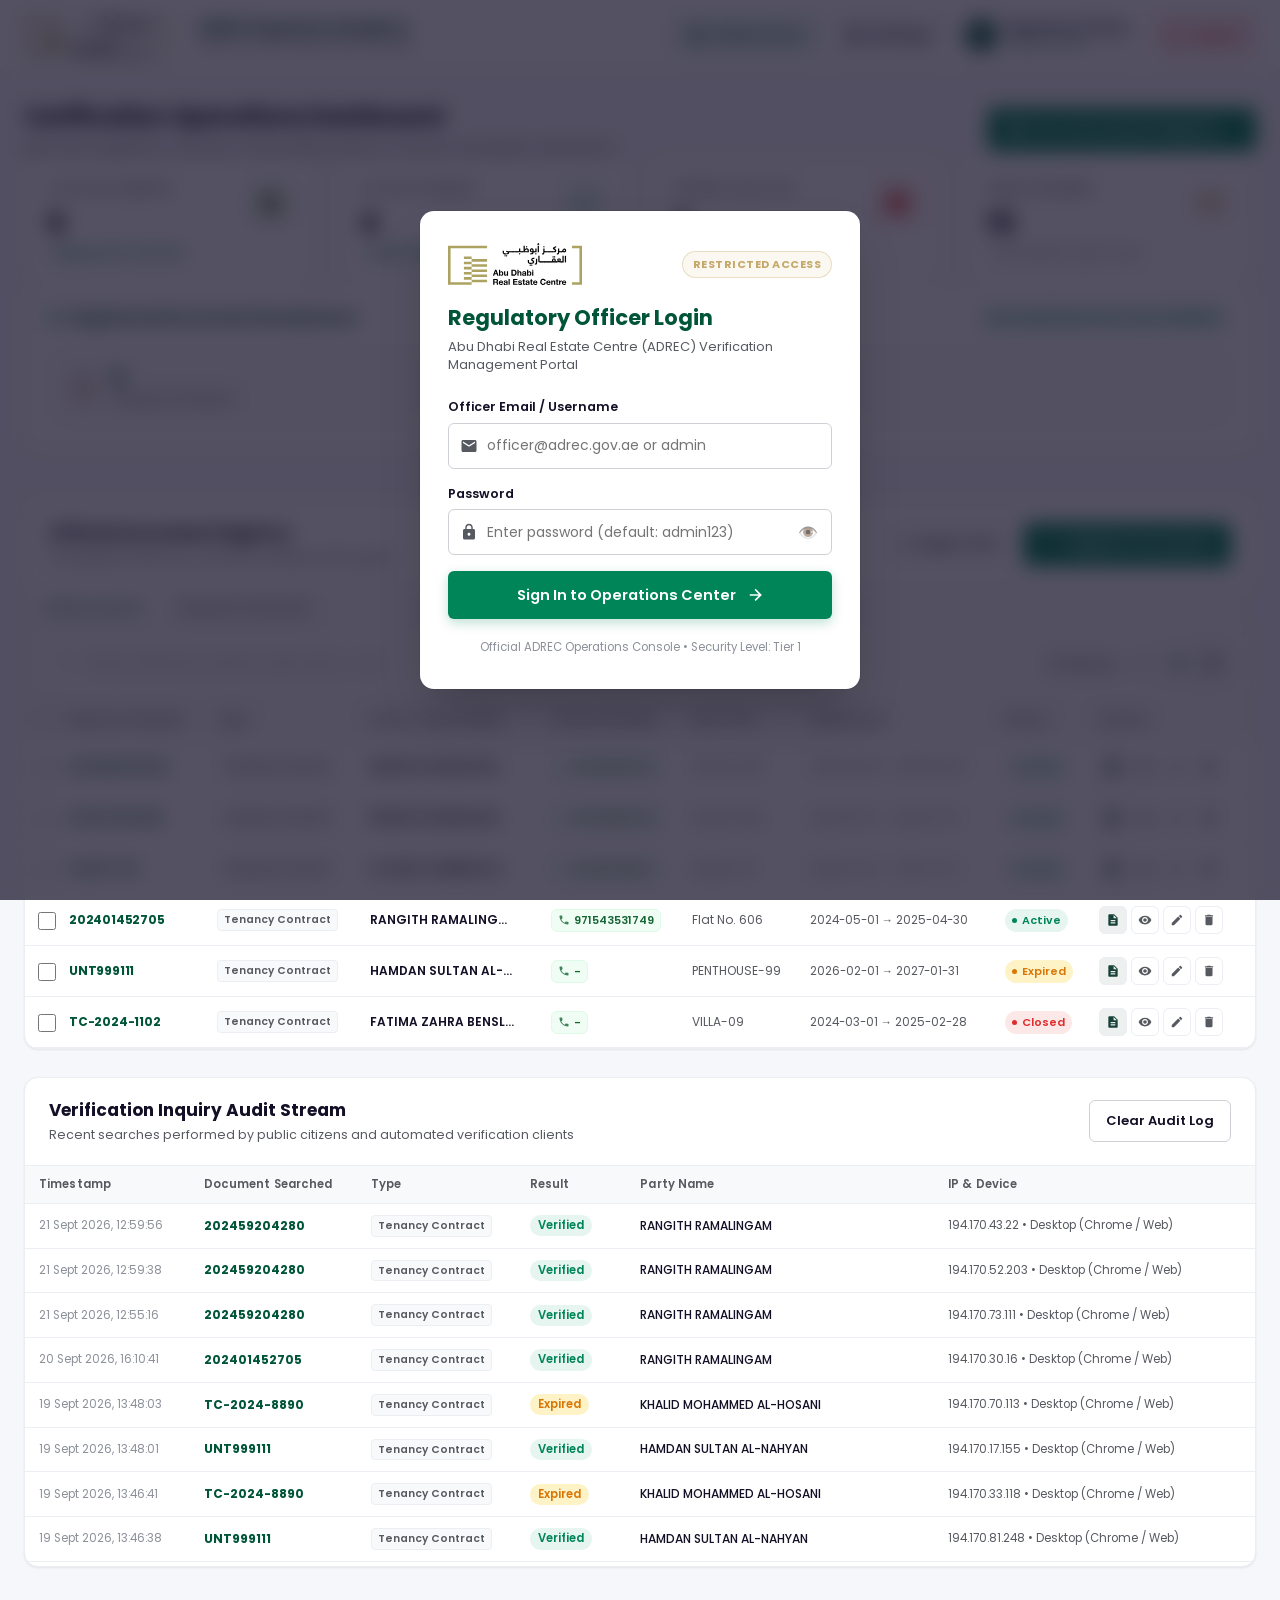
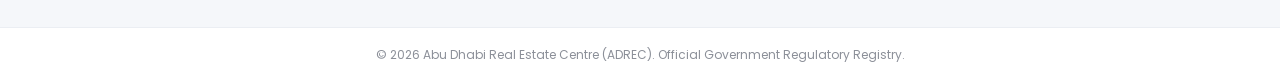
==== admin.html @ 3ef1c7cc "Initial commit: DARI platform document verification and admin center" ====
<!DOCTYPE html>
<html lang="en" dir="ltr">
<head>
  <meta charset="UTF-8">
  <meta name="viewport" content="width=device-width, initial-scale=1.0, maximum-scale=1.0, user-scalable=no">
  <title>ADREC Admin - Document Verification Operations Center</title>
  <link rel="preconnect" href="https://fonts.googleapis.com">
  <link rel="preconnect" href="https://fonts.gstatic.com" crossorigin>
  <link href="https://fonts.googleapis.com/css2?family=Poppins:wght@300;400;500;600;700&family=Tajawal:wght@400;500;700&display=swap" rel="stylesheet">
  <link rel="stylesheet" href="admin.css">
  <link rel="icon" type="image/svg+xml" href="assets/verify.svg">
</head>
<body>

  <!-- ==================== TOP NAVBAR ==================== -->
  <header class="admin-navbar">
    <div class="admin-nav-container">
      <a href="admin.html" class="admin-brand-wrap">
        <img src="assets/adrec-logo-header.svg" alt="ADREC" class="admin-logo-img">
        <div class="admin-brand-divider"></div>
        <div>
          <div class="admin-brand-title">ADREC Regulatory Registry</div>
          <div class="admin-brand-subtitle">Verification Operations Center</div>
        </div>
      </a>

      <div class="admin-nav-actions">
        <a href="/en?app/verify-document" class="btn-public-portal" target="_blank" title="Open Public Verification Portal">
          <svg viewBox="0 0 24 24"><path d="M12 2C6.48 2 2 6.48 2 12s4.48 10 10 10 10-4.48 10-10S17.52 2 12 2zm-1 17.93c-3.95-.49-7-3.85-7-7.93 0-.62.08-1.21.21-1.79L9 15v1c0 1.1.9 2 2 2v1.93zm6.9-2.54c-.26-.81-1-1.39-1.9-1.39h-1v-3c0-.55-.45-1-1-1H8v-2h2c.55 0 1-.45 1-1V7h2c1.1 0 2-.9 2-2v-.41c2.93 1.19 5 4.06 5 7.41 0 2.08-.8 3.97-2.1 5.39z"/></svg>
          <span>Public Portal</span>
        </a>

        <button type="button" class="btn-settings-nav" id="btnOpenSettings" title="Admin Settings & Password">
          <svg viewBox="0 0 24 24"><path d="M19.14 12.94c.04-.3.06-.61.06-.94 0-.32-.02-.64-.07-.94l2.03-1.58c.18-.14.23-.41.12-.61l-1.92-3.32c-.12-.22-.37-.29-.59-.22l-2.39.96c-.5-.38-1.03-.7-1.62-.94l-.36-2.54c-.04-.24-.24-.41-.48-.41h-3.84c-.24 0-.43.17-.47.41l-.36 2.54c-.59.24-1.13.57-1.62.94l-2.39-.96c-.22-.08-.47 0-.59.22L2.74 8.87c-.12.21-.08.47.12.61l2.03 1.58c-.05.3-.09.63-.09.94s.02.64.07.94l-2.03 1.58c-.18.14-.23.41-.12.61l1.92 3.32c.12.22.37.29.59.22l2.39-.96c.5.38 1.03.7 1.62.94l.36 2.54c.05.24.24.41.48.41h3.84c.24 0 .44-.17.47-.41l.36-2.54c.59-.24 1.13-.56 1.62-.94l2.39.96c.22.08.47 0 .59-.22l1.92-3.32c.12-.22.07-.47-.12-.61l-2.01-1.58zM12 15.6c-1.98 0-3.6-1.62-3.6-3.6s1.62-3.6 3.6-3.6 3.6 1.62 3.6 3.6-1.62 3.6-3.6 3.6z"/></svg>
          <span>Settings</span>
        </button>

        <div class="admin-user-pill" id="btnUserPill" title="Click to edit profile & credentials">
          <div class="admin-avatar" id="navAvatarInitials">AD</div>
          <div class="admin-user-info">
            <span class="admin-user-name" id="navUserName">Regulatory Officer</span>
            <span class="admin-user-role" id="navUserRole">System Admin</span>
          </div>
        </div>

        <button type="button" class="btn-logout-nav" id="btnLogoutNav" title="Log Out from Operations Center">
          <svg viewBox="0 0 24 24"><path d="M17 7l-1.41 1.41L18.17 11H8v2h10.17l-2.58 2.58L17 17l5-5zM4 5h8V3H4c-1.1 0-2 .9-2 2v14c0 1.1.9 2 2 2h8v-2H4V5z"/></svg>
          <span>Logout</span>
        </button>
      </div>
    </div>
  </header>

  <!-- ==================== MAIN CONTENT ==================== -->
  <main class="admin-main">

    <!-- ==================== VIEW 1: DASHBOARD ==================== -->
    <div class="admin-view-panel" id="panelDashboard">
      <!-- Header Banner -->
      <div class="admin-header-banner">
        <div class="header-title-group">
          <h1>Verification Operations Dashboard</h1>
          <p>Real-time regulatory overview of Abu Dhabi tenancy contracts and public verifications</p>
        </div>
        <div class="header-cta-group">
          <button type="button" class="btn-primary-action" id="btnGoToRegistry">
            <svg viewBox="0 0 24 24" width="16" height="16" fill="currentColor"><path d="M19 3H5c-1.1 0-2 .9-2 2v14c0 1.1.9 2 2 2h14c1.1 0 2-.9 2-2V5c0-1.1-.9-2-2-2zm-5 14H7v-2h7v2zm3-4H7v-2h10v2zm0-4H7V7h10v2z"/></svg>
            <span>Go to Document Registry &rarr;</span>
          </button>
        </div>
      </div>

      <!-- KPI Metric Cards Grid -->
      <div class="admin-kpi-grid">
        <div class="kpi-card">
          <div class="kpi-content">
            <span class="kpi-label">Total Documents</span>
            <span class="kpi-value" id="kpiTotalDocs">0</span>
            <span class="kpi-trend trend-positive">&bull; Registered in System</span>
          </div>
          <div class="kpi-icon-wrap sage">
            <svg viewBox="0 0 24 24"><path d="M14 2H6c-1.1 0-1.99.9-1.99 2L4 20c0 1.1.89 2 1.99 2H18c1.1 0 2-.9 2-2V8l-6-6zm2 16H8v-2h8v2zm0-4H8v-2h8v2zm-3-5V3.5L18.5 9H13z"/></svg>
          </div>
        </div>

        <div class="kpi-card">
          <div class="kpi-content">
            <span class="kpi-label">Active &amp; Verified</span>
            <span class="kpi-value" id="kpiActiveDocs">0</span>
            <span class="kpi-trend trend-positive">&bull; Valid Public Status</span>
          </div>
          <div class="kpi-icon-wrap green">
            <svg viewBox="0 0 24 24"><path d="M9 16.17L4.83 12l-1.42 1.41L9 19 21 7l-1.41-1.41z"/></svg>
          </div>
        </div>

        <div class="kpi-card">
          <div class="kpi-content">
            <span class="kpi-label">Expired / Inactive</span>
            <span class="kpi-value" id="kpiInactiveDocs">0</span>
            <span class="kpi-trend trend-alert">&bull; Flagged / Closed</span>
          </div>
          <div class="kpi-icon-wrap red">
            <svg viewBox="0 0 24 24"><path d="M12 2C6.48 2 2 6.48 2 12s4.48 10 10 10 10-4.48 10-10S17.52 2 12 2zm1 15h-2v-2h2v2zm0-4h-2V7h2v6z"/></svg>
          </div>
        </div>

        <div class="kpi-card">
          <div class="kpi-content">
            <span class="kpi-label">Public Inquiries</span>
            <span class="kpi-value" id="kpiTotalInquiries">0</span>
            <span class="kpi-trend trend-neutral">&bull; Verification Audit Count</span>
          </div>
          <div class="kpi-icon-wrap gold">
            <svg viewBox="0 0 24 24"><path d="M12 4.5C7 4.5 2.73 7.61 1 12c1.73 4.39 6 7.5 11 7.5s9.27-3.11 11-7.5c-1.73-4.39-6-7.5-11-7.5zM12 17c-2.76 0-5-2.24-5-5s2.24-5 5-5 5 2.24 5 5-2.24 5-5 5zm0-8c-1.66 0-3 1.34-3 3s1.34 3 3 3 3-1.34 3-3-1.34-3-3-3z"/></svg>
          </div>
        </div>
      </div>

      <!-- Dashboard Regulatory Distribution & Quick Access -->
      <div class="dash-overview-card">
        <div class="dash-overview-header">
          <div class="dash-overview-title">
            <span class="pulse-indicator"></span>
            <h3>Registered Document Breakdown</h3>
          </div>
          <span class="dash-status-pill">Abu Dhabi Real Estate Centre (ADREC)</span>
        </div>
        <div class="dash-category-stats">
          <div class="dash-category-item" id="dashCardTenancy" role="button" tabindex="0">
            <div class="dash-cat-icon">📋</div>
            <div class="dash-cat-info">
              <span class="dash-cat-num" id="dashCountTenancy">0</span>
              <span class="dash-cat-label">Tenancy Contracts</span>
            </div>
          </div>
        </div>
      </div>
    </div>

    <!-- ==================== VIEW 2: REGISTRY (ALL ADDED DOCS) ==================== -->
    <div class="admin-view-panel" id="panelRegistry">
      <!-- Document Registry Card Section -->
      <section class="admin-card-section" id="sectionRegistry">
        <div class="section-header">
          <div class="section-title-wrap">
            <h2>Official Document Registry</h2>
            <p>All registered tenancy contracts verified by the public</p>
          </div>

          <div class="registry-header-cta">
            <button type="button" class="btn-secondary-action" id="btnExportCsv" title="Export current registry">
              <svg width="15" height="15" viewBox="0 0 24 24" fill="currentColor"><path d="M19 9h-4V3H9v6H5l7 7 7-7zM5 18v2h14v-2H5z"/></svg>
              <span>Export CSV</span>
            </button>
            <button type="button" class="btn-primary-action" id="btnAddDocument">
              <svg width="16" height="16" viewBox="0 0 24 24" fill="currentColor"><path d="M19 13h-6v6h-2v-6H5v-2h6V5h2v6h6v2z"/></svg>
              <span>Register Document</span>
            </button>
          </div>
        </div>

        <!-- Filter Tab Pills -->
        <div class="filter-tabs-row">
          <button type="button" class="tab-pill active" data-type="all">All Documents</button>
          <button type="button" class="tab-pill" data-type="tenancy">Tenancy Contracts</button>
        </div>

      <!-- Search & Filters Toolbar -->
      <div class="section-toolbar">
        <div class="search-box-wrap">
          <svg viewBox="0 0 24 24"><path d="M15.5 14h-.79l-.28-.27C15.41 12.59 16 11.11 16 9.5 16 5.91 13.09 3 9.5 3S3 5.91 3 9.5 5.91 16 9.5 16c1.61 0 3.09-.59 4.23-1.57l.27.28v.79l5 4.99L20.49 19l-4.99-5zm-6 0C7.01 14 5 11.99 5 9.5S7.01 5 9.5 5 14 7.01 14 9.5 11.99 14 9.5 14z"/></svg>
          <input type="text" id="searchRegistryInput" class="search-input" placeholder="Search reference number, party name, or unit...">
        </div>

        <div class="toolbar-controls">
          <select id="statusSelectFilter" class="status-select-filter">
            <option value="all">All Statuses</option>
            <option value="Active">Active</option>
            <option value="Expired">Expired</option>
            <option value="Closed">Closed</option>
            <option value="Cancelled">Cancelled</option>
          </select>

          <!-- Mobile / Desktop View Mode Toggle -->
          <div class="view-mode-toggle" id="viewModeToggle">
            <button type="button" class="btn-view-mode active" data-mode="table" title="Table view">
              <svg viewBox="0 0 24 24"><path d="M3 3v18h18V3H3zm8 16H5v-6h6v6zm0-8H5V5h6v6zm8 8h-6v-6h6v6zm0-8h-6V5h6v6z"/></svg>
            </button>
            <button type="button" class="btn-view-mode" data-mode="cards" title="Cards view">
              <svg viewBox="0 0 24 24"><path d="M4 6H2v14c0 1.1.9 2 2 2h14v-2H4V6zm16-4H8c-1.1 0-2 .9-2 2v12c0 1.1.9 2 2 2h12c1.1 0 2-.9 2-2V4c0-1.1-.9-2-2-2zm0 14H8V4h12v12z"/></svg>
            </button>
          </div>
        </div>
      </div>

      <!-- Documents Data Table Container -->
      <div class="table-responsive" id="tableResponsiveWrapper">
        <table class="admin-data-table" id="adminDataTable">
          <thead>
            <tr>
              <th class="col-checkbox">
                <input type="checkbox" id="selectAllCheckbox" class="custom-checkbox" title="Select All Documents">
              </th>
              <th>Reference Number</th>
              <th>Type</th>
              <th>Party / Tenant Name</th>
              <th>Contact Number</th>
              <th>Unit / Plot</th>
              <th>Valid Period</th>
              <th>Status</th>
              <th>Actions</th>
            </tr>
          </thead>
          <tbody id="registryTableBody">
            <!-- Dynamically injected by admin.js -->
          </tbody>
        </table>
      </div>

      <!-- Mobile Document Cards Container -->
      <div class="mobile-doc-cards-list" id="mobileDocCardsList">
        <!-- Dynamically injected by admin.js -->
      </div>
    </section>
  </div>

    <!-- Verification Audit Log Card Section -->
    <section class="admin-card-section" id="sectionAudit">
      <div class="section-header">
        <div class="section-title-wrap">
          <h2>Verification Inquiry Audit Stream</h2>
          <p>Recent searches performed by public citizens and automated verification clients</p>
        </div>
        <button type="button" class="btn-secondary-action" id="btnClearAudit">Clear Audit Log</button>
      </div>

      <div class="table-responsive audit-table-wrap">
        <table class="admin-data-table">
          <thead>
            <tr>
              <th>Timestamp</th>
              <th>Document Searched</th>
              <th>Type</th>
              <th>Result</th>
              <th>Party Name</th>
              <th>IP &amp; Device</th>
            </tr>
          </thead>
          <tbody id="auditTableBody">
            <!-- Dynamically injected by admin.js -->
          </tbody>
        </table>
      </div>
    </section>

  </main>

  <!-- ==================== FLOATING BATCH ACTIONS BAR ==================== -->
  <div class="batch-actions-floating-bar" id="batchActionsBar">
    <div class="batch-bar-inner">
      <div class="batch-bar-left">
        <span class="batch-counter-pill" id="batchSelectedCount">0</span>
        <span class="batch-counter-label">selected</span>
      </div>
      <div class="batch-bar-actions">
        <button type="button" class="btn-batch-action danger" id="btnBatchDelete" title="Delete selected documents">
          <svg viewBox="0 0 24 24"><path d="M6 19c0 1.1.9 2 2 2h8c1.1 0 2-.9 2-2V7H6v12zM19 4h-3.5l-1-1h-5l-1 1H5v2h14V4z"/></svg>
          <span>Delete</span>
        </button>
        <button type="button" class="btn-batch-action success" id="btnBatchActive" title="Set selected to Active">
          <svg viewBox="0 0 24 24"><path d="M9 16.2L4.8 12l-1.4 1.4L9 19 21 7l-1.4-1.4L9 16.2z"/></svg>
          <span>Mark Active</span>
        </button>
        <button type="button" class="btn-batch-action warning" id="btnBatchExpire" title="Set selected to Expired">
          <svg viewBox="0 0 24 24"><path d="M12 2C6.48 2 2 6.48 2 12s4.48 10 10 10 10-4.48 10-10S17.52 2 12 2zm1 15h-2v-2h2v2zm0-4h-2V7h2v6z"/></svg>
          <span>Mark Expired</span>
        </button>
        <button type="button" class="btn-batch-close" id="btnBatchDeselect" title="Deselect all">
          &times;
        </button>
      </div>
    </div>
  </div>

  <!-- ==================== ADD / EDIT DOCUMENT MODAL (ALL TEMPLATE FIELDS) ==================== -->
  <div class="modal-overlay" id="docModalOverlay">
    <div class="modal-card doc-modal-card">
      <div class="modal-header">
        <div class="doc-modal-header-left">
          <div class="doc-modal-header-icon">
            <svg viewBox="0 0 24 24" width="22" height="22" fill="var(--adrec-green-main)"><path d="M14 2H6c-1.1 0-1.99.9-1.99 2L4 20c0 1.1.89 2 1.99 2H18c1.1 0 2-.9 2-2V8l-6-6zm2 16H8v-2h8v2zm0-4H8v-2h8v2zm-3-5V3.5L18.5 9H13z"/></svg>
          </div>
          <div>
            <h3 class="modal-title" id="docModalTitle">Register Document</h3>
            <span class="doc-modal-subtitle">Official 9-page tenancy contract &amp; regulatory record editor</span>
          </div>
        </div>
        <button type="button" class="btn-modal-close" id="btnCloseDocModal">&times;</button>
      </div>

      <form id="docEditForm">
        <div class="modal-body doc-modal-body">

          <!-- 1. CONTRACT DETAILS (Page 1 & Footers) -->
          <div class="form-section-card" id="secContract">
            <div class="form-section-header">
              <div class="form-section-icon">📄</div>
              <div class="form-section-title-wrap">
                <h4 class="form-section-title">1. Contract Details (Page 1 &amp; Footers)</h4>
                <p class="form-section-desc">Contract reference, issue &amp; validity dates, financial values and status</p>
              </div>
            </div>

            <div class="form-row">
              <div class="form-group">
                <label class="form-label" for="formDocNumber">Contract Number</label>
                <input type="text" id="formDocNumber" class="form-input" placeholder="e.g. 202401452705">
                <span class="form-hint">Drives the Top-Left QR Code and public verification lookup</span>
              </div>
              <div class="form-group">
                <label class="form-label" for="formIssueDate">Contract Issue Date</label>
                <input type="date" id="formIssueDate" class="form-input">
              </div>
            </div>

            <div class="form-row">
              <div class="form-group">
                <label class="form-label" for="formStartDate">Contract Start Date</label>
                <input type="date" id="formStartDate" class="form-input">
              </div>
              <div class="form-group">
                <label class="form-label" for="formEndDate">Contract End Date</label>
                <input type="date" id="formEndDate" class="form-input">
              </div>
            </div>

            <div class="form-row">
              <div class="form-group">
                <label class="form-label" for="formAnnualRent">Annual Rent (AED)</label>
                <input type="text" id="formAnnualRent" class="form-input" placeholder="e.g. 45,000.00">
              </div>
              <div class="form-group">
                <label class="form-label" for="formContractValue">Contract Value (AED)</label>
                <input type="text" id="formContractValue" class="form-input" placeholder="e.g. 45,000.00">
              </div>
            </div>

            <div class="form-row">
              <div class="form-group">
                <label class="form-label" for="formSecurityDeposit">Security Deposit (AED)</label>
                <input type="text" id="formSecurityDeposit" class="form-input" placeholder="e.g. 2,000.00 or —">
              </div>
              <div class="form-group">
                <label class="form-label" for="formStatus">Status</label>
                <select id="formStatus" class="form-select">
                  <option value="Active">Active</option>
                  <option value="Expired">Expired</option>
                  <option value="Closed">Closed</option>
                  <option value="Cancelled">Cancelled</option>
                </select>
              </div>
            </div>
          </div>

          <!-- 2. FIRST PARTY / LESSOR DETAILS (Page 1) -->
          <div class="form-section-card" id="secLessor">
            <div class="form-section-header">
              <div class="form-section-icon">🏢</div>
              <div class="form-section-title-wrap">
                <h4 class="form-section-title">2. First Party / Lessor Details (Page 1)</h4>
                <p class="form-section-desc">Lessor company name, license, contact person and communications</p>
              </div>
            </div>

            <div class="form-row">
              <div class="form-group">
                <label class="form-label" for="formLessorCompanyEn">Lessor Company Name (English)</label>
                <input type="text" id="formLessorCompanyEn" class="form-input" placeholder="e.g. SANAD REAL ESTATE PROPERTIES L.L.C.">
              </div>
              <div class="form-group">
                <label class="form-label" for="formLessorCompanyAr">Lessor Company Name (Arabic)</label>
                <input type="text" id="formLessorCompanyAr" class="form-input" dir="rtl" placeholder="e.g. شركة سند للعقارات ذ.م.م">
              </div>
            </div>

            <div class="form-row">
              <div class="form-group">
                <label class="form-label" for="formLessorLicenseNo">Commercial License Number</label>
                <input type="text" id="formLessorLicenseNo" class="form-input" placeholder="e.g. CN-1048007">
              </div>
              <div class="form-group">
                <label class="form-label" for="formLessorMobile">Lessor Mobile Number</label>
                <input type="text" id="formLessorMobile" class="form-input" placeholder="e.g. 971501783578">
              </div>
            </div>

            <div class="form-group full-width">
              <label class="form-label" for="formLessorEmail">Lessor Email Address</label>
              <input type="email" id="formLessorEmail" class="form-input" placeholder="e.g. rangith.mepco@gmail.com">
            </div>

            <div class="form-divider-title">Authorized Contact Person</div>
            <div class="form-row">
              <div class="form-group">
                <label class="form-label" for="formLessorContactEn">Authorized Contact Person Name (English)</label>
                <input type="text" id="formLessorContactEn" class="form-input" placeholder="e.g. SHINE PILLAI HARIDASAN PILLAI SANTHA KUMARI">
              </div>
              <div class="form-group">
                <label class="form-label" for="formLessorContactAr">Authorized Contact Person Name (Arabic)</label>
                <input type="text" id="formLessorContactAr" class="form-input" dir="rtl" placeholder="e.g. شاين بيلاي هاريداسان بيلاي سانثا كوماري">
              </div>
            </div>

            <div class="form-row">
              <div class="form-group">
                <label class="form-label" for="formContactMobile">Contact Person Mobile</label>
                <input type="text" id="formContactMobile" class="form-input" placeholder="e.g. 971588973810">
              </div>
              <div class="form-group">
                <label class="form-label" for="formContactEmail">Contact Person Email</label>
                <input type="email" id="formContactEmail" class="form-input" placeholder="e.g. shinepillaihs@gmail.com">
              </div>
            </div>
          </div>

          <!-- 3. SECOND PARTY / TENANT DETAILS (Page 2) -->
          <div class="form-section-card" id="secTenant">
            <div class="form-section-header">
              <div class="form-section-icon">👤</div>
              <div class="form-section-title-wrap">
                <h4 class="form-section-title">3. Second Party / Tenant Details (Page 2)</h4>
                <p class="form-section-desc">Tenant identity, nationality and direct contact details</p>
              </div>
            </div>

            <div class="form-row">
              <div class="form-group">
                <label class="form-label" for="formPartyName">Tenant Full Name (English)</label>
                <input type="text" id="formPartyName" class="form-input" placeholder="e.g. RANGITH RAMALINGAM">
              </div>
              <div class="form-group">
                <label class="form-label" for="formTenantNameAr">Tenant Full Name (Arabic)</label>
                <input type="text" id="formTenantNameAr" class="form-input" dir="rtl" placeholder="e.g. رانجيث رامالينغام">
              </div>
            </div>

            <div class="form-row">
              <div class="form-group">
                <label class="form-label" for="formTenantEmiratesId">Emirates ID Number</label>
                <input type="text" id="formTenantEmiratesId" class="form-input" placeholder="e.g. 784198921595066">
              </div>
              <div class="form-group">
                <label class="form-label" for="formTenantMobile">Mobile Number</label>
                <input type="text" id="formTenantMobile" class="form-input" placeholder="e.g. 971543531749">
              </div>
            </div>

            <div class="form-row">
              <div class="form-group">
                <label class="form-label" for="formTenantNationalityEn">Nationality (English)</label>
                <input type="text" id="formTenantNationalityEn" class="form-input" placeholder="e.g. India">
              </div>
              <div class="form-group">
                <label class="form-label" for="formTenantNationalityAr">Nationality (Arabic)</label>
                <input type="text" id="formTenantNationalityAr" class="form-input" dir="rtl" placeholder="e.g. الهند">
              </div>
            </div>

            <div class="form-group full-width">
              <label class="form-label" for="formTenantEmail">Email Address</label>
              <input type="email" id="formTenantEmail" class="form-input" placeholder="e.g. rangith.mepco@gmail.com">
            </div>
          </div>

          <!-- 4. UNIT DETAILS (Page 2) -->
          <div class="form-section-card" id="secUnit">
            <div class="form-section-header">
              <div class="form-section-icon">🏠</div>
              <div class="form-section-title-wrap">
                <h4 class="form-section-title">4. Unit Details (Page 2)</h4>
                <p class="form-section-desc">Premise number, unit usage, rooms, area, type, registration &amp; unit number</p>
              </div>
            </div>

            <div class="form-row">
              <div class="form-group">
                <label class="form-label" for="formPremiseNo">Premise Number</label>
                <input type="text" id="formPremiseNo" class="form-input" placeholder="e.g. 6391801694">
              </div>
              <div class="form-group">
                <label class="form-label" for="formUnitPlot">Unit / Flat Number</label>
                <input type="text" id="formUnitPlot" class="form-input" placeholder="e.g. Flat No. 606">
              </div>
            </div>

            <div class="form-row">
              <div class="form-group">
                <label class="form-label" for="formUnitRegNo">Unit Registration Number</label>
                <input type="text" id="formUnitRegNo" class="form-input" placeholder="e.g. UNT308271">
              </div>
              <div class="form-group">
                <label class="form-label" for="formNoOfRooms">Number of Rooms</label>
                <input type="text" id="formNoOfRooms" class="form-input" placeholder="e.g. 2">
              </div>
            </div>

            <div class="form-group full-width">
              <label class="form-label" for="formArea">Unit Area (m²)</label>
              <input type="text" id="formArea" class="form-input" placeholder="e.g. 110">
            </div>

            <div class="form-row">
              <div class="form-group">
                <label class="form-label" for="formUnitUsageEn">Unit Usage (English)</label>
                <input type="text" id="formUnitUsageEn" class="form-input" placeholder="e.g. RESIDENTIAL">
              </div>
              <div class="form-group">
                <label class="form-label" for="formUnitUsageAr">Unit Usage (Arabic)</label>
                <input type="text" id="formUnitUsageAr" class="form-input" dir="rtl" placeholder="e.g. سكني">
              </div>
            </div>

            <div class="form-row">
              <div class="form-group">
                <label class="form-label" for="formUnitTypeEn">Unit Type (English)</label>
                <input type="text" id="formUnitTypeEn" class="form-input" placeholder="e.g. APARTMENT">
              </div>
              <div class="form-group">
                <label class="form-label" for="formUnitTypeAr">Unit Type (Arabic)</label>
                <input type="text" id="formUnitTypeAr" class="form-input" dir="rtl" placeholder="e.g. شقة">
              </div>
            </div>
          </div>

          <!-- 5. OCCUPANTS DETAILS (Page 2) -->
          <div class="form-section-card" id="secOccupants">
            <div class="form-section-header">
              <div class="form-section-icon">👥</div>
              <div class="form-section-title-wrap">
                <h4 class="form-section-title">5. Occupants Details (Page 2)</h4>
                <p class="form-section-desc">Occupant full name (EN/AR) and Emirates ID</p>
              </div>
            </div>

            <div class="form-row">
              <div class="form-group">
                <label class="form-label" for="formOccupantName">Occupant Full Name (English)</label>
                <input type="text" id="formOccupantName" class="form-input" placeholder="e.g. RANGITH RAMALINGAM">
              </div>
              <div class="form-group">
                <label class="form-label" for="formOccupantNameAr">Occupant Full Name (Arabic)</label>
                <input type="text" id="formOccupantNameAr" class="form-input" dir="rtl" placeholder="e.g. رانجيث رامالينغام">
              </div>
            </div>

            <div class="form-group full-width">
              <label class="form-label" for="formOccupantEmiratesId">Occupant Emirates ID</label>
              <input type="text" id="formOccupantEmiratesId" class="form-input" placeholder="e.g. 784198921595066">
            </div>
          </div>

          <!-- 6. ELECTRONIC SIGNATURE APPROVAL (Page 3) -->
          <div class="form-section-card" id="secSignature">
            <div class="form-section-header">
              <div class="form-section-icon">✍️</div>
              <div class="form-section-title-wrap">
                <h4 class="form-section-title">6. Electronic Signature Approval (Page 3)</h4>
                <p class="form-section-desc">Encodes into the Tenant &amp; Lessor digital signature stamps on Page 3</p>
              </div>
            </div>

            <div class="form-group full-width">
              <label class="form-label" for="formApprovalDateTime">Approval Date &amp; Time</label>
              <input type="text" id="formApprovalDateTime" class="form-input" placeholder="e.g. 5/2/2024 11:40:14 AM">
              <span class="form-hint">Used for cryptographic digital signature stamps on Page 3</span>
            </div>
          </div>

        </div>

        <div class="modal-footer doc-modal-footer">
          <div class="doc-footer-actions full-width-footer">
            <button type="button" class="btn-secondary-action" id="btnCancelDocModal">Cancel</button>
            <button type="submit" class="btn-primary-action">Save Document</button>
          </div>
        </div>
      </form>
    </div>
  </div>

  <!-- ==================== CONFIRM SINGLE DELETE MODAL ==================== -->
  <div class="modal-overlay" id="deleteModalOverlay">
    <div class="modal-card" style="max-width: 440px;">
      <div class="modal-header">
        <h3 class="modal-title">Delete Document</h3>
        <button type="button" class="btn-modal-close" id="btnCloseDeleteModal">&times;</button>
      </div>
      <div class="modal-body">
        <p style="font-size: 13.5px; color: var(--text-main);">Are you sure you want to delete this document from the registry?</p>
        <p id="deleteTargetLabel" style="font-size: 13px; font-weight: 700; color: var(--adrec-red); margin-top: 6px;"></p>
        <p style="font-size: 12px; color: var(--text-dim); margin-top: 6px;">Once removed, public verification searches for this number will return <strong>Document not found</strong>.</p>
      </div>
      <div class="modal-footer">
        <button type="button" class="btn-secondary-action" id="btnCancelDeleteModal">Cancel</button>
        <button type="button" class="btn-primary-action" id="btnConfirmDelete" style="background-color: var(--adrec-red);">Delete</button>
      </div>
    </div>
  </div>

  <!-- ==================== CONFIRM BATCH DELETE MODAL ==================== -->
  <div class="modal-overlay" id="batchDeleteModalOverlay">
    <div class="modal-card" style="max-width: 480px;">
      <div class="modal-header">
        <h3 class="modal-title">Batch Delete Documents</h3>
        <button type="button" class="btn-modal-close" id="btnCloseBatchDeleteModal">&times;</button>
      </div>
      <div class="modal-body">
        <p style="font-size: 13.5px; color: var(--text-main);">
          Are you sure you want to permanently delete <strong id="batchDeleteCountLabel" style="color: var(--adrec-red);">0</strong> selected documents from the registry?
        </p>
        <div class="batch-delete-preview-box" id="batchDeletePreviewBox">
          <!-- Dynamically filled with selected tags -->
        </div>
        <p style="font-size: 12px; color: var(--text-dim); margin-top: 10px;">
          This action will revoke public verification for all selected records.
        </p>
      </div>
      <div class="modal-footer">
        <button type="button" class="btn-secondary-action" id="btnCancelBatchDelete">Cancel</button>
        <button type="button" class="btn-primary-action" id="btnConfirmBatchDelete" style="background-color: var(--adrec-red);">Delete Selected</button>
      </div>
    </div>
  </div>

  <!-- ==================== SETTINGS & CREDENTIALS MODAL ==================== -->
  <div class="modal-overlay" id="settingsModalOverlay">
    <div class="modal-card settings-modal-card">
      <div class="modal-header">
        <div class="settings-modal-header-title">
          <svg width="20" height="20" viewBox="0 0 24 24" fill="var(--adrec-green-main)"><path d="M19.14 12.94c.04-.3.06-.61.06-.94 0-.32-.02-.64-.07-.94l2.03-1.58c.18-.14.23-.41.12-.61l-1.92-3.32c-.12-.22-.37-.29-.59-.22l-2.39.96c-.5-.38-1.03-.7-1.62-.94l-.36-2.54c-.04-.24-.24-.41-.48-.41h-3.84c-.24 0-.43.17-.47.41l-.36 2.54c-.59.24-1.13.57-1.62.94l-2.39-.96c-.22-.08-.47 0-.59.22L2.74 8.87c-.12.21-.08.47.12.61l2.03 1.58c-.05.3-.09.63-.09.94s.02.64.07.94l-2.03 1.58c-.18.14-.23.41-.12.61l1.92 3.32c.12.22.37.29.59.22l2.39-.96c.5.38 1.03.7 1.62.94l.36 2.54c.05.24.24.41.48.41h3.84c.24 0 .44-.17.47-.41l.36-2.54c.59-.24 1.13-.56 1.62-.94l2.39.96c.22.08.47 0 .59-.22l1.92-3.32c.12-.22.07-.47-.12-.61l-2.01-1.58zM12 15.6c-1.98 0-3.6-1.62-3.6-3.6s1.62-3.6 3.6-3.6 3.6 1.62 3.6 3.6-1.62 3.6-3.6 3.6z"/></svg>
          <h3 class="modal-title">Admin Settings &amp; Security</h3>
        </div>
        <button type="button" class="btn-modal-close" id="btnCloseSettingsModal">&times;</button>
      </div>

      <!-- Settings Tabs -->
      <div class="settings-modal-tabs">
        <button type="button" class="settings-tab-btn active" data-tab="tabProfile">Profile &amp; Email</button>
        <button type="button" class="settings-tab-btn" data-tab="tabPassword">Change Password</button>
        <button type="button" class="settings-tab-btn" data-tab="tabPreferences">System Preferences</button>
      </div>

      <form id="settingsForm">
        <div class="modal-body">
          <!-- Tab 1: Profile & Email -->
          <div class="settings-tab-pane active" id="tabProfile">
            <div class="form-group full-width">
              <label class="form-label" for="settingDisplayName">Admin Officer Name *</label>
              <input type="text" id="settingDisplayName" class="form-input" value="Regulatory Officer" required placeholder="e.g. Regulatory Officer">
            </div>
            <div class="form-group full-width">
              <label class="form-label" for="settingEmail">Official Email Address *</label>
              <input type="email" id="settingEmail" class="form-input" value="officer@adrec.gov.ae" required placeholder="e.g. officer@adrec.gov.ae">
              <span class="form-hint">Used for verification digests, audit logs, and security notifications.</span>
            </div>
            <div class="form-group full-width">
              <label class="form-label" for="settingRole">Administrative Role *</label>
              <input type="text" id="settingRole" class="form-input" value="System Admin" required placeholder="e.g. System Admin">
            </div>
          </div>

          <!-- Tab 2: Change Password -->
          <div class="settings-tab-pane" id="tabPassword">
            <div class="form-group full-width">
              <label class="form-label" for="settingCurrentPassword">Current Password</label>
              <div class="password-input-wrapper">
                <input type="password" id="settingCurrentPassword" class="form-input" placeholder="Enter current password (default: admin123)">
                <button type="button" class="btn-toggle-password" data-target="settingCurrentPassword" title="Toggle visibility">👁️</button>
              </div>
            </div>
            <div class="form-row">
              <div class="form-group">
                <label class="form-label" for="settingNewPassword">New Password</label>
                <div class="password-input-wrapper">
                  <input type="password" id="settingNewPassword" class="form-input" placeholder="Minimum 6 characters">
                  <button type="button" class="btn-toggle-password" data-target="settingNewPassword" title="Toggle visibility">👁️</button>
                </div>
              </div>
              <div class="form-group">
                <label class="form-label" for="settingConfirmPassword">Confirm New Password</label>
                <div class="password-input-wrapper">
                  <input type="password" id="settingConfirmPassword" class="form-input" placeholder="Confirm new password">
                  <button type="button" class="btn-toggle-password" data-target="settingConfirmPassword" title="Toggle visibility">👁️</button>
                </div>
              </div>
            </div>
            <div class="password-strength-wrap" id="passwordStrengthWrap">
              <div class="password-strength-bar"><div class="password-strength-fill" id="pwdStrengthFill"></div></div>
              <span class="password-strength-label" id="pwdStrengthLabel">Enter a new password to check strength</span>
            </div>
          </div>

          <!-- Tab 3: System Preferences -->
          <div class="settings-tab-pane" id="tabPreferences">
            <div class="settings-toggle-row">
              <div>
                <div class="settings-toggle-title">Real-Time Audit Logging</div>
                <div class="settings-toggle-desc">Automatically track all public document verification inquiries into the Operations Center audit stream.</div>
              </div>
              <label class="switch-toggle">
                <input type="checkbox" id="settingAuditLogging" checked>
                <span class="slider-toggle"></span>
              </label>
            </div>
            <div class="settings-toggle-row">
              <div>
                <div class="settings-toggle-title">Public Verification Portal Active</div>
                <div class="settings-toggle-desc">Permit citizen access to verification queries at <code>/en?app/verify-document</code>.</div>
              </div>
              <label class="switch-toggle">
                <input type="checkbox" id="settingPublicPortalActive" checked>
                <span class="slider-toggle"></span>
              </label>
            </div>
            <div class="form-group full-width" style="margin-top: 14px;">
              <label class="form-label" for="settingDefaultValidity">Default Contract Validity</label>
              <select id="settingDefaultValidity" class="form-select">
                <option value="1">1 Year (365 Days)</option>
                <option value="2">2 Years (730 Days)</option>
                <option value="3">3 Years (1,095 Days)</option>
              </select>
            </div>
          </div>
        </div>

        <div class="modal-footer settings-modal-footer">
          <button type="button" class="btn-logout-settings" id="btnLogoutSettings">
            <svg viewBox="0 0 24 24" width="16" height="16" fill="currentColor"><path d="M17 7l-1.41 1.41L18.17 11H8v2h10.17l-2.58 2.58L17 17l5-5zM4 5h8V3H4c-1.1 0-2 .9-2 2v14c0 1.1.9 2 2 2h8v-2H4V5z"/></svg>
            <span>Log Out</span>
          </button>
          <div class="settings-footer-actions">
            <button type="button" class="btn-secondary-action" id="btnCancelSettingsModal">Cancel</button>
            <button type="submit" class="btn-primary-action">Save Settings</button>
          </div>
        </div>
      </form>
    </div>
  </div>

  <!-- ==================== CONTRACT DOCUMENT PREVIEW MODAL ==================== -->
  <div class="modal-overlay" id="contractModalOverlay">
    <div class="modal-card contract-modal-card">
      <div class="modal-header contract-modal-header">
        <div class="contract-modal-header-left">
          <div class="contract-modal-icon">
            <svg viewBox="0 0 24 24" width="22" height="22" fill="var(--adrec-green-main)">
              <path d="M14 2H6c-1.1 0-1.99.9-1.99 2L4 20c0 1.1.89 2 1.99 2H18c1.1 0 2-.9 2-2V8l-6-6zm2 16H8v-2h8v2zm0-4H8v-2h8v2zm-3-5V3.5L18.5 9H13z"/>
            </svg>
          </div>
          <div class="contract-modal-title-wrap">
            <h3 class="modal-title" id="contractModalTitle">Tenancy Contract Official Preview</h3>
            <div class="contract-modal-sub-meta">
              <span class="contract-ref-pill" id="contractModalDocNum">202401452705</span>
              <span class="contract-status-pill active" id="contractModalStatus">Active</span>
              <span class="contract-format-pill">Official 9-Page Bundle (A4)</span>
            </div>
          </div>
        </div>
        <div class="contract-modal-header-actions">
          <button type="button" class="btn-contract-zoom" id="btnContractZoomToggle" title="Toggle Zoom / Fit">
            <svg viewBox="0 0 24 24" width="15" height="15" fill="currentColor"><path d="M15.5 14h-.79l-.28-.27C15.41 12.59 16 11.11 16 9.5 16 5.91 13.09 3 9.5 3S3 5.91 3 9.5 5.91 16 9.5 16c1.61 0 3.09-.59 4.23-1.57l.27.28v.79l5 4.99L20.49 19l-4.99-5zm-6 0C7.01 14 5 11.99 5 9.5S7.01 5 9.5 5 14 7.01 14 9.5 11.99 14 9.5 14zm.5-7H9v2H7v1h2v2h1v-2h2V9h-2z"/></svg>
            <span id="zoomToggleText">Fit to View</span>
          </button>
          <a id="btnContractDownloadPdf" href="#" target="_blank" download class="btn-contract-download" title="Download Official PDF">
            <svg viewBox="0 0 24 24" width="16" height="16" fill="currentColor">
              <path d="M19 9h-4V3H9v6H5l7 7 7-7zM5 18v2h14v-2H5z"/>
            </svg>
            <span>Download PDF</span>
          </a>
          <button type="button" class="btn-modal-close" id="btnCloseContractModal">&times;</button>
        </div>
      </div>

      <div class="modal-body contract-modal-body" id="contractViewerContainer">
        <div class="contract-page-stage" id="contractPageStage">
          <!-- Stacked pages rendered continuously by JS -->
        </div>
      </div>

      <div class="modal-footer contract-modal-footer">
        <div class="contract-footer-meta">
          <span class="meta-item"><strong>Tenant:</strong> <span id="contractFooterTenant">-</span></span>
          <span class="meta-item"><strong>Period:</strong> <span id="contractFooterPeriod">-</span></span>
          <span class="meta-item"><strong>Unit:</strong> <span id="contractFooterUnit">-</span></span>
        </div>
        <div class="contract-footer-actions">
          <button type="button" class="btn-secondary-action" id="btnCloseContractModalFooter">Close</button>
          <a id="btnContractFooterDownload" href="#" target="_blank" download class="btn-primary-action">
            Download Merged PDF
          </a>
        </div>
      </div>
    </div>
  </div>

  <!-- ==================== MOBILE BOTTOM NAVIGATION ==================== -->
  <nav class="admin-mobile-bottom-nav" id="adminMobileBottomNav">
    <button type="button" class="mobile-nav-btn active" id="btnNavDashboard">
      <svg viewBox="0 0 24 24"><path d="M3 13h8V3H3v10zm0 8h8v-6H3v6zm10 0h8V11h-8v10zm0-18v6h8V3h-8z"/></svg>
      <span>Dashboard</span>
    </button>
    <button type="button" class="mobile-nav-btn" id="btnNavRegistry">
      <svg viewBox="0 0 24 24"><path d="M19 3H5c-1.1 0-2 .9-2 2v14c0 1.1.9 2 2 2h14c1.1 0 2-.9 2-2V5c0-1.1-.9-2-2-2zm-5 14H7v-2h7v2zm3-4H7v-2h10v2zm0-4H7V7h10v2z"/></svg>
      <span>Registry</span>
    </button>
    <button type="button" class="mobile-nav-btn add-btn" id="btnNavAddDoc">
      <div class="mobile-nav-add-icon">
        <svg viewBox="0 0 24 24"><path d="M19 13h-6v6h-2v-6H5v-2h6V5h2v6h6v2z"/></svg>
      </div>
      <span>Add</span>
    </button>
    <button type="button" class="mobile-nav-btn" id="btnNavSettings">
      <svg viewBox="0 0 24 24"><path d="M19.14 12.94c.04-.3.06-.61.06-.94 0-.32-.02-.64-.07-.94l2.03-1.58c.18-.14.23-.41.12-.61l-1.92-3.32c-.12-.22-.37-.29-.59-.22l-2.39.96c-.5-.38-1.03-.7-1.62-.94l-.36-2.54c-.04-.24-.24-.41-.48-.41h-3.84c-.24 0-.43.17-.47.41l-.36 2.54c-.59.24-1.13.57-1.62.94l-2.39-.96c-.22-.08-.47 0-.59.22L2.74 8.87c-.12.21-.08.47.12.61l2.03 1.58c-.05.3-.09.63-.09.94s.02.64.07.94l-2.03 1.58c-.18.14-.23.41-.12.61l1.92 3.32c.12.22.37.29.59.22l2.39-.96c.5.38 1.03.7 1.62.94l.36 2.54c.05.24.24.41.48.41h3.84c.24 0 .44-.17.47-.41l.36-2.54c.59-.24 1.13-.56 1.62-.94l2.39.96c.22.08.47 0 .59-.22l1.92-3.32c.12-.22.07-.47-.12-.61l-2.01-1.58zM12 15.6c-1.98 0-3.6-1.62-3.6-3.6s1.62-3.6 3.6-3.6 3.6 1.62 3.6 3.6-1.62 3.6-3.6 3.6z"/></svg>
      <span>Settings</span>
    </button>
    <button type="button" class="mobile-nav-btn" id="btnNavLogout" title="Log Out">
      <svg viewBox="0 0 24 24"><path d="M17 7l-1.41 1.41L18.17 11H8v2h10.17l-2.58 2.58L17 17l5-5zM4 5h8V3H4c-1.1 0-2 .9-2 2v14c0 1.1.9 2 2 2h8v-2H4V5z"/></svg>
      <span>Logout</span>
    </button>
  </nav>

  <!-- ==================== AUTHENTICATION GUARD / LOGIN OVERLAY ==================== -->
  <div class="admin-login-overlay" id="adminLoginOverlay">
    <div class="admin-login-card">
      <div class="login-brand-header">
        <img src="assets/adrec-logo-header.svg" alt="ADREC Logo" class="login-logo-img">
        <span class="login-badge">Restricted Access</span>
      </div>
      <div class="login-title-wrap">
        <h2>Regulatory Officer Login</h2>
        <p>Abu Dhabi Real Estate Centre (ADREC) Verification Management Portal</p>
      </div>
      <form id="adminLoginForm" class="login-form">
        <div class="form-group full-width">
          <label class="form-label" for="loginEmail">Officer Email / Username</label>
          <div class="login-input-wrap">
            <svg viewBox="0 0 24 24" width="18" height="18" fill="var(--text-muted)"><path d="M20 4H4c-1.1 0-1.99.9-1.99 2L2 18c0 1.1.9 2 2 2h16c1.1 0 2-.9 2-2V6c0-1.1-.9-2-2-2zm0 4l-8 5-8-5V6l8 5 8-5v2z"/></svg>
            <input type="text" id="loginEmail" class="form-input login-input" placeholder="officer@adrec.gov.ae or admin" autocomplete="username" required>
          </div>
        </div>
        <div class="form-group full-width">
          <label class="form-label" for="loginPassword">Password</label>
          <div class="login-input-wrap">
            <svg viewBox="0 0 24 24" width="18" height="18" fill="var(--text-muted)"><path d="M18 8h-1V6c0-2.76-2.24-5-5-5S7 3.24 7 6v2H6c-1.1 0-2 .9-2 2v10c0 1.1.9 2 2 2h12c1.1 0 2-.9 2-2V10c0-1.1-.9-2-2-2zm-6 9c-1.1 0-2-.9-2-2s.9-2 2-2 2 .9 2 2-.9 2-2 2zm3.1-9H8.9V6c0-1.71 1.39-3.1 3.1-3.1 1.71 0 3.1 1.39 3.1 3.1v2z"/></svg>
            <input type="password" id="loginPassword" class="form-input login-input" placeholder="Enter password (default: admin123)" autocomplete="current-password" required>
            <button type="button" class="btn-toggle-password" data-target="loginPassword" title="Show/Hide Password">👁️</button>
          </div>
        </div>
        <div id="loginErrorMsg" class="login-error-msg" style="display: none;"></div>
        <button type="submit" class="btn-login-submit" id="btnLoginSubmit">
          <span>Sign In to Operations Center</span>
          <svg viewBox="0 0 24 24" width="18" height="18" fill="currentColor"><path d="M5 13h11.86l-5.43 5.43 1.42 1.42L21.14 12l-8.29-8.29-1.42 1.42L16.86 11H5v2z"/></svg>
        </button>


        <div class="login-footer-hint">
          <span>Official ADREC Operations Console &bull; Security Level: Tier 1</span>
        </div>
      </form>
    </div>
  </div>

  <!-- ==================== TOAST NOTIFICATION ==================== -->
  <div class="admin-toast" id="adminToast"></div>

  <!-- ==================== FOOTER ==================== -->
  <footer class="admin-footer">
    <p>&copy; 2026 Abu Dhabi Real Estate Centre (ADREC). Official Government Regulatory Registry.</p>
  </footer>

  <script src="admin.js"></script>
</body>
</html>
---- admin.css ----
/* ==========================================================================
   DARI / ADREC - Administrative Document Verification Operations Center
   Design System: Poppins & Tajawal / Official ADREC Green & Gold Palette
   ========================================================================== */

:root {
  --adrec-green-dark: #005438;
  --adrec-green-main: #008558;
  --adrec-green-light: #E6F5EF;
  --adrec-gold: #C5A869;
  --adrec-gold-light: #FBF8F2;
  --adrec-sage: #A4C89A;
  --adrec-sage-hover: #8EB783;
  --adrec-red: #DF2C2C;
  --adrec-red-light: #FDE8E8;
  --adrec-amber: #D97706;
  --adrec-amber-light: #FEF3C7;
  --bg-page: #F5F7FA;
  --bg-card: #FFFFFF;
  --bg-card-subtle: #F8F9FB;
  --border-light: #EBEEF3;
  --border-strong: #CED1D6;
  --text-main: #130F26;
  --text-muted: #565960;
  --text-dim: #8C9099;
  --radius-sm: 6px;
  --radius-md: 10px;
  --radius-lg: 14px;
  --shadow-subtle: 0 1px 3px rgba(0, 0, 0, 0.05), 0 1px 2px rgba(0, 0, 0, 0.03);
  --shadow-card: 0 4px 12px rgba(0, 0, 0, 0.04), 0 1px 3px rgba(0, 0, 0, 0.03);
  --shadow-modal: 0 20px 30px rgba(0, 0, 0, 0.15), 0 8px 10px rgba(0, 0, 0, 0.08);
}

* {
  box-sizing: border-box;
  margin: 0;
  padding: 0;
}

body {
  font-family: 'Poppins', 'Tajawal', sans-serif;
  background-color: var(--bg-page);
  color: var(--text-main);
  line-height: 1.5;
  -webkit-font-smoothing: antialiased;
  min-height: 100vh;
  display: flex;
  flex-direction: column;
}

/* ==================== TOP NAVIGATION HEADER ==================== */
.admin-navbar {
  background-color: #FFFFFF;
  border-bottom: 1px solid var(--border-light);
  box-shadow: var(--shadow-subtle);
  position: sticky;
  top: 0;
  z-index: 1000;
}

.admin-nav-container {
  max-width: 1440px;
  margin: 0 auto;
  padding: 12px 24px;
  display: flex;
  align-items: center;
  justify-content: space-between;
  gap: 20px;
}

.admin-brand-wrap {
  display: flex;
  align-items: center;
  gap: 16px;
  text-decoration: none;
}

.admin-logo-img {
  height: 44px;
  width: auto;
  display: block;
}

.admin-brand-divider {
  height: 32px;
  width: 1px;
  background-color: var(--border-strong);
}

.admin-brand-title {
  font-size: 15px;
  font-weight: 700;
  color: var(--adrec-green-dark);
  letter-spacing: -0.2px;
  line-height: 1.2;
}

.admin-brand-subtitle {
  font-size: 11px;
  font-weight: 500;
  color: var(--text-muted);
  text-transform: uppercase;
  letter-spacing: 0.5px;
}

.admin-nav-actions {
  display: flex;
  align-items: center;
  gap: 14px;
}

.btn-public-portal {
  display: inline-flex;
  align-items: center;
  gap: 8px;
  padding: 8px 16px;
  border-radius: var(--radius-sm);
  background-color: var(--adrec-green-light);
  color: var(--adrec-green-dark);
  border: 1px solid rgba(0, 133, 88, 0.25);
  font-size: 13px;
  font-weight: 600;
  text-decoration: none;
  transition: all 0.2s ease;
}

.btn-public-portal:hover {
  background-color: #D3EFE3;
  border-color: var(--adrec-green-main);
}

.btn-public-portal svg {
  width: 16px;
  height: 16px;
  fill: currentColor;
}

.admin-user-pill {
  display: flex;
  align-items: center;
  gap: 10px;
  padding: 6px 12px 6px 6px;
  background-color: var(--bg-card-subtle);
  border: 1px solid var(--border-light);
  border-radius: 30px;
}

.admin-avatar {
  width: 32px;
  height: 32px;
  border-radius: 50%;
  background-color: var(--adrec-green-dark);
  color: #FFFFFF;
  display: flex;
  align-items: center;
  justify-content: center;
  font-size: 12px;
  font-weight: 700;
}

.admin-user-info {
  display: flex;
  flex-direction: column;
}

.admin-user-name {
  font-size: 12px;
  font-weight: 600;
  color: var(--text-main);
  line-height: 1.1;
}

.admin-user-role {
  font-size: 10px;
  color: var(--adrec-green-main);
  font-weight: 500;
}

/* ==================== MAIN ADMIN CONTAINER ==================== */
.admin-main {
  flex: 1;
  max-width: 1440px;
  width: 100%;
  margin: 0 auto;
  padding: 28px 24px 60px;
  display: flex;
  flex-direction: column;
  gap: 28px;
}

/* ==================== TOP BANNER ==================== */
.admin-header-banner {
  display: flex;
  align-items: center;
  justify-content: space-between;
  gap: 20px;
  flex-wrap: wrap;
}

.header-title-group h1 {
  font-size: 24px;
  font-weight: 700;
  color: var(--text-main);
  letter-spacing: -0.5px;
}

.header-title-group p {
  font-size: 13.5px;
  color: var(--text-muted);
  margin-top: 4px;
}

.header-cta-group {
  display: flex;
  align-items: center;
  gap: 12px;
}

.btn-primary-action {
  display: inline-flex;
  align-items: center;
  gap: 8px;
  padding: 11px 20px;
  background-color: var(--adrec-green-main);
  color: #FFFFFF;
  border: none;
  border-radius: var(--radius-sm);
  font-size: 14px;
  font-weight: 600;
  cursor: pointer;
  transition: background-color 0.2s ease, transform 0.1s ease;
  font-family: inherit;
}

.btn-primary-action:hover {
  background-color: var(--adrec-green-dark);
}

.btn-primary-action:active {
  transform: scale(0.98);
}

.btn-secondary-action {
  display: inline-flex;
  align-items: center;
  gap: 6px;
  padding: 10px 16px;
  background-color: #FFFFFF;
  color: var(--text-main);
  border: 1px solid var(--border-strong);
  border-radius: var(--radius-sm);
  font-size: 13px;
  font-weight: 600;
  cursor: pointer;
  transition: all 0.2s ease;
  font-family: inherit;
}

.btn-secondary-action:hover {
  background-color: var(--bg-card-subtle);
  border-color: var(--text-muted);
}

/* ==================== KPI STAT CARDS ==================== */
.admin-kpi-grid {
  display: grid;
  grid-template-columns: repeat(4, 1fr);
  gap: 20px;
}

.kpi-card {
  background-color: #FFFFFF;
  border: 1px solid var(--border-light);
  border-radius: var(--radius-md);
  padding: 20px 22px;
  box-shadow: var(--shadow-subtle);
  display: flex;
  align-items: flex-start;
  justify-content: space-between;
  transition: transform 0.2s ease, box-shadow 0.2s ease;
}

.kpi-card:hover {
  transform: translateY(-2px);
  box-shadow: var(--shadow-card);
}

.kpi-content {
  display: flex;
  flex-direction: column;
}

.kpi-label {
  font-size: 12.5px;
  font-weight: 500;
  color: var(--text-muted);
  text-transform: uppercase;
  letter-spacing: 0.3px;
}

.kpi-value {
  font-size: 28px;
  font-weight: 700;
  color: var(--text-main);
  line-height: 1.2;
  margin: 8px 0 4px;
}

.kpi-trend {
  font-size: 11.5px;
  font-weight: 600;
  display: flex;
  align-items: center;
  gap: 4px;
}

.trend-positive {
  color: var(--adrec-green-main);
}

.trend-neutral {
  color: var(--text-dim);
}

.trend-alert {
  color: var(--adrec-red);
}

.kpi-icon-wrap {
  width: 46px;
  height: 46px;
  border-radius: var(--radius-md);
  display: flex;
  align-items: center;
  justify-content: center;
  flex-shrink: 0;
}

.kpi-icon-wrap.green {
  background-color: var(--adrec-green-light);
  color: var(--adrec-green-main);
}

.kpi-icon-wrap.gold {
  background-color: var(--adrec-gold-light);
  color: var(--adrec-gold);
}

.kpi-icon-wrap.red {
  background-color: var(--adrec-red-light);
  color: var(--adrec-red);
}

.kpi-icon-wrap.sage {
  background-color: #EEF6ED;
  color: #3B7230;
}

.kpi-icon-wrap svg {
  width: 24px;
  height: 24px;
  fill: currentColor;
}

/* ==================== CARD SECTIONS ==================== */
.admin-card-section {
  background-color: #FFFFFF;
  border: 1px solid var(--border-light);
  border-radius: var(--radius-lg);
  box-shadow: var(--shadow-subtle);
  overflow: hidden;
}

.section-header {
  padding: 20px 24px;
  border-bottom: 1px solid var(--border-light);
  display: flex;
  align-items: center;
  justify-content: space-between;
  gap: 16px;
  flex-wrap: wrap;
}

.section-title-wrap h2 {
  font-size: 17px;
  font-weight: 700;
  color: var(--text-main);
}

.section-title-wrap p {
  font-size: 12.5px;
  color: var(--text-muted);
  margin-top: 2px;
}

/* Tab Pills */
.filter-tabs-row {
  display: flex;
  align-items: center;
  gap: 6px;
  background-color: var(--bg-card-subtle);
  padding: 4px;
  border-radius: var(--radius-sm);
  border: 1px solid var(--border-light);
}

.tab-pill {
  background: transparent;
  border: none;
  font-family: inherit;
  font-size: 12.5px;
  font-weight: 600;
  color: var(--text-muted);
  padding: 6px 14px;
  border-radius: 4px;
  cursor: pointer;
  transition: all 0.2s ease;
}

.tab-pill:hover {
  color: var(--text-main);
}

.tab-pill.active {
  background-color: #FFFFFF;
  color: var(--adrec-green-dark);
  box-shadow: 0 1px 3px rgba(0, 0, 0, 0.08);
}

/* Search and Controls Toolbar */
.section-toolbar {
  padding: 16px 24px;
  background-color: #FAFAFA;
  border-bottom: 1px solid var(--border-light);
  display: flex;
  align-items: center;
  justify-content: space-between;
  gap: 16px;
  flex-wrap: wrap;
}

.search-box-wrap {
  position: relative;
  flex: 1;
  max-width: 360px;
  min-width: 240px;
}

.search-box-wrap svg {
  position: absolute;
  left: 12px;
  top: 50%;
  transform: translateY(-50%);
  width: 16px;
  height: 16px;
  fill: var(--text-dim);
}

.search-input {
  width: 100%;
  height: 38px;
  padding: 0 14px 0 36px;
  background-color: #FFFFFF;
  border: 1px solid var(--border-strong);
  border-radius: var(--radius-sm);
  font-size: 13px;
  font-family: inherit;
  color: var(--text-main);
  transition: border-color 0.2s ease, box-shadow 0.2s ease;
}

.search-input:focus {
  outline: none;
  border-color: var(--adrec-green-main);
  box-shadow: 0 0 0 3px rgba(0, 133, 88, 0.12);
}

.toolbar-controls {
  display: flex;
  align-items: center;
  gap: 10px;
}

.status-select-filter {
  height: 38px;
  padding: 0 12px;
  background-color: #FFFFFF;
  border: 1px solid var(--border-strong);
  border-radius: var(--radius-sm);
  font-size: 13px;
  font-family: inherit;
  color: var(--text-main);
  cursor: pointer;
}

.status-select-filter:focus {
  outline: none;
  border-color: var(--adrec-green-main);
}

/* ==================== DATA TABLE ==================== */
.table-responsive {
  width: 100%;
  overflow-x: auto;
  -webkit-overflow-scrolling: touch;
}

.admin-data-table {
  width: 100%;
  border-collapse: collapse;
  font-size: 13px;
  text-align: left;
}

.admin-data-table th {
  background-color: #F8F9FA;
  padding: 10px 8px;
  font-weight: 600;
  font-size: 11.5px;
  color: var(--text-muted);
  border-bottom: 1px solid var(--border-light);
  white-space: nowrap;
  letter-spacing: 0.1px;
}

.admin-data-table td {
  padding: 11px 8px;
  border-bottom: 1px solid var(--border-light);
  color: var(--text-main);
  vertical-align: middle;
  font-size: 12px;
}

.admin-data-table th:first-child,
.admin-data-table td:first-child {
  padding-left: 14px;
}

.admin-data-table th:last-child,
.admin-data-table td:last-child {
  padding-right: 14px;
}

.admin-data-table tbody tr {
  transition: background-color 0.15s ease;
}

.admin-data-table tbody tr:hover {
  background-color: #FBFDFB;
}

.doc-ref-cell {
  display: flex;
  align-items: center;
  gap: 6px;
  white-space: nowrap;
}

.doc-ref-num {
  font-size: 12px;
  font-weight: 700;
  color: var(--adrec-green-dark);
  letter-spacing: -0.2px;
}

.doc-type-badge {
  display: inline-block;
  font-size: 10.5px;
  font-weight: 600;
  padding: 2px 6px;
  border-radius: 4px;
  background-color: var(--bg-card-subtle);
  color: var(--text-muted);
  border: 1px solid var(--border-light);
  white-space: nowrap;
}

.party-name-cell {
  font-weight: 600;
  color: var(--text-main);
  max-width: 145px;
  overflow: hidden;
  text-overflow: ellipsis;
  white-space: nowrap;
}

.contact-num-cell {
  white-space: nowrap;
}

.contact-phone-badge {
  display: inline-flex;
  align-items: center;
  gap: 4px;
  font-size: 11px;
  font-weight: 600;
  color: #166534;
  background-color: #F0FDF4;
  padding: 2px 6px;
  border-radius: 6px;
  border: 1px solid #DCFCE7;
  white-space: nowrap;
}

.contact-phone-badge svg {
  opacity: 0.8;
}

.mobile-card-contact {
  display: inline-flex;
  align-items: center;
  gap: 5px;
  font-size: 12px;
  font-weight: 600;
  color: #166534;
  background-color: #F0FDF4;
  padding: 3px 8px;
  border-radius: 6px;
  width: fit-content;
  border: 1px solid #DCFCE7;
}

.unit-plot-cell {
  color: var(--text-muted);
  font-size: 12px;
  white-space: nowrap;
}

.date-period-cell {
  font-size: 11.5px;
  color: var(--text-muted);
  white-space: nowrap;
}

/* Status Badges */
.status-badge {
  display: inline-flex;
  align-items: center;
  gap: 5px;
  font-size: 11px;
  font-weight: 600;
  padding: 3px 7px;
  border-radius: 20px;
  white-space: nowrap;
}

.status-badge::before {
  content: '';
  width: 5px;
  height: 5px;
  border-radius: 50%;
  display: inline-block;
}

.status-badge.active {
  background-color: var(--adrec-green-light);
  color: var(--adrec-green-main);
}
.status-badge.active::before {
  background-color: var(--adrec-green-main);
}

.status-badge.expired {
  background-color: var(--adrec-amber-light);
  color: var(--adrec-amber);
}
.status-badge.expired::before {
  background-color: var(--adrec-amber);
}

.status-badge.closed,
.status-badge.cancelled,
.status-badge.terminate {
  background-color: var(--adrec-red-light);
  color: var(--adrec-red);
}
.status-badge.closed::before,
.status-badge.cancelled::before,
.status-badge.terminate::before {
  background-color: var(--adrec-red);
}

/* Action Buttons */
.table-actions-cell {
  display: flex;
  align-items: center;
  gap: 4px;
  white-space: nowrap;
}

.btn-icon-action {
  width: 28px;
  height: 28px;
  border-radius: var(--radius-sm);
  border: 1px solid var(--border-light);
  background-color: #FFFFFF;
  color: var(--text-muted);
  display: inline-flex;
  align-items: center;
  justify-content: center;
  cursor: pointer;
  transition: all 0.2s ease;
  flex-shrink: 0;
}

.btn-icon-action:hover {
  background-color: var(--bg-card-subtle);
  color: var(--text-main);
  border-color: var(--border-strong);
}

.btn-icon-action.test:hover {
  background-color: var(--adrec-green-light);
  color: var(--adrec-green-main);
  border-color: rgba(0, 133, 88, 0.3);
}

.btn-icon-action.delete:hover {
  background-color: var(--adrec-red-light);
  color: var(--adrec-red);
  border-color: rgba(223, 44, 44, 0.3);
}

.btn-icon-action svg {
  width: 14px;
  height: 14px;
  fill: currentColor;
}

.empty-state-row {
  text-align: center;
  padding: 48px 20px !important;
  color: var(--text-dim);
}

.empty-state-box {
  display: flex;
  flex-direction: column;
  align-items: center;
  gap: 10px;
}

.empty-state-box svg {
  width: 40px;
  height: 40px;
  fill: var(--border-strong);
}

/* ==================== AUDIT STREAM SECTION ==================== */
.audit-table-wrap {
  max-height: 400px;
  overflow-y: auto;
}

.audit-status-pill {
  font-size: 11.5px;
  font-weight: 600;
  padding: 2px 8px;
  border-radius: 12px;
  display: inline-block;
}

.audit-status-pill.verified {
  background-color: var(--adrec-green-light);
  color: var(--adrec-green-main);
}

.audit-status-pill.not-found {
  background-color: var(--adrec-red-light);
  color: var(--adrec-red);
}

.audit-status-pill.expired {
  background-color: var(--adrec-amber-light);
  color: var(--adrec-amber);
}

/* ==================== MODALS ==================== */
.modal-overlay {
  display: none;
  position: fixed;
  inset: 0;
  background-color: rgba(19, 15, 38, 0.45);
  backdrop-filter: blur(4px);
  z-index: 2000;
  align-items: center;
  justify-content: center;
  padding: 20px;
}

.modal-overlay.active {
  display: flex;
  animation: modalFadeIn 0.2s ease-out;
}

@keyframes modalFadeIn {
  from { opacity: 0; transform: scale(0.97); }
  to { opacity: 1; transform: scale(1); }
}

.modal-card {
  background-color: #FFFFFF;
  border-radius: var(--radius-lg);
  box-shadow: var(--shadow-modal);
  width: 100%;
  max-width: 620px;
  max-height: 90vh;
  overflow: hidden;
  display: flex;
  flex-direction: column;
}

.modal-header {
  padding: 18px 24px;
  border-bottom: 1px solid var(--border-light);
  display: flex;
  align-items: center;
  justify-content: space-between;
  flex-shrink: 0;
}

.modal-title {
  font-size: 17px;
  font-weight: 700;
  color: var(--text-main);
}

.btn-modal-close {
  background: transparent;
  border: none;
  font-size: 24px;
  color: var(--text-dim);
  cursor: pointer;
  line-height: 1;
  padding: 4px;
  border-radius: 4px;
}

.btn-modal-close:hover {
  color: var(--text-main);
}

.modal-body {
  padding: 24px;
  display: flex;
  flex-direction: column;
  gap: 16px;
}

.form-row {
  display: grid;
  grid-template-columns: 1fr 1fr;
  gap: 16px;
}

.form-group {
  display: flex;
  flex-direction: column;
  gap: 6px;
}

.form-group.full-width {
  grid-column: 1 / -1;
}

.form-label {
  font-size: 12.5px;
  font-weight: 600;
  color: var(--text-main);
}

.form-input,
.form-select,
.form-textarea {
  height: 42px;
  padding: 0 14px;
  border: 1px solid var(--border-strong);
  border-radius: var(--radius-sm);
  font-size: 13.5px;
  font-family: inherit;
  color: var(--text-main);
  background-color: #FFFFFF;
  transition: border-color 0.2s ease, box-shadow 0.2s ease;
}

.form-textarea {
  height: 72px;
  padding: 10px 14px;
  resize: vertical;
}

.form-input:focus,
.form-select:focus,
.form-textarea:focus {
  outline: none;
  border-color: var(--adrec-green-main);
  box-shadow: 0 0 0 3px rgba(0, 133, 88, 0.12);
}

.modal-footer {
  padding: 16px 24px;
  border-top: 1px solid var(--border-light);
  background-color: var(--bg-card-subtle);
  display: flex;
  align-items: center;
  justify-content: flex-end;
  gap: 12px;
}

/* ==================== TOAST NOTIFICATION ==================== */
.admin-toast {
  position: fixed;
  bottom: 24px;
  right: 24px;
  background-color: #130F26;
  color: #FFFFFF;
  padding: 12px 20px;
  border-radius: var(--radius-sm);
  box-shadow: var(--shadow-modal);
  font-size: 13px;
  font-weight: 500;
  display: flex;
  align-items: center;
  gap: 10px;
  z-index: 3000;
  opacity: 0;
  transform: translateY(12px);
  pointer-events: none;
  transition: opacity 0.2s ease, transform 0.2s ease;
}

.admin-toast.active {
  opacity: 1;
  transform: translateY(0);
  pointer-events: none;
}

.admin-toast.success {
  border-left: 4px solid var(--adrec-green-main);
}

.admin-toast.error {
  border-left: 4px solid var(--adrec-red);
}

/* ==================== FOOTER ==================== */
.admin-footer {
  background-color: #FFFFFF;
  border-top: 1px solid var(--border-light);
  padding: 18px 24px;
  font-size: 12px;
  color: var(--text-dim);
  text-align: center;
  margin-top: auto;
}

/* ==================== RESPONSIVE RULES ==================== */
body {
  overflow-x: hidden;
  width: 100%;
}

.admin-main {
  min-width: 0;
  width: 100%;
  box-sizing: border-box;
}

.admin-card-section {
  min-width: 0;
  max-width: 100%;
  box-sizing: border-box;
}

.table-responsive {
  width: 100%;
  max-width: 100%;
  overflow-x: auto;
  -webkit-overflow-scrolling: touch;
  display: block;
  box-sizing: border-box;
}

@media (max-width: 1024px) {
  .admin-kpi-grid {
    grid-template-columns: repeat(2, 1fr);
  }
}

@media (max-width: 768px) {
  .admin-navbar {
    width: 100%;
    overflow-x: hidden;
  }

  .admin-nav-container {
    padding: 10px 12px;
    gap: 8px;
    width: 100%;
    box-sizing: border-box;
  }

  .admin-brand-wrap {
    gap: 8px;
    min-width: 0;
  }

  .admin-logo-img {
    height: 30px;
  }

  .admin-brand-divider {
    display: none;
  }

  .admin-brand-title {
    font-size: 12.5px;
    white-space: nowrap;
    overflow: hidden;
    text-overflow: ellipsis;
    max-width: 140px;
  }

  .admin-brand-subtitle,
  .admin-user-info {
    display: none;
  }

  .admin-nav-actions {
    gap: 8px;
  }

  .btn-public-portal {
    padding: 6px 10px;
    font-size: 12px;
  }

  .btn-public-portal span {
    display: none;
  }

  .admin-user-pill {
    padding: 2px;
  }

  .admin-main {
    padding: 16px 12px 40px;
    gap: 16px;
  }

  .admin-header-banner {
    flex-direction: column;
    align-items: flex-start;
    gap: 12px;
  }

  .header-cta-group {
    width: 100%;
    flex-wrap: wrap;
    gap: 8px;
  }

  .header-cta-group button {
    flex: 1 1 auto;
    font-size: 12px;
    padding: 8px 10px;
    justify-content: center;
  }

  .admin-kpi-grid {
    grid-template-columns: 1fr;
    gap: 12px;
  }

  .header-title-group h1 {
    font-size: 19px;
  }

  .section-header {
    flex-direction: column;
    align-items: stretch;
    gap: 12px;
    padding: 14px;
  }

  .filter-tabs-row {
    width: 100%;
    max-width: 100%;
    overflow-x: auto;
    -webkit-overflow-scrolling: touch;
    scrollbar-width: none;
    display: flex;
    white-space: nowrap;
    box-sizing: border-box;
  }

  .filter-tabs-row::-webkit-scrollbar {
    display: none;
  }

  .tab-pill {
    white-space: nowrap;
    font-size: 11.5px;
    padding: 6px 10px;
    flex-shrink: 0;
  }

  .section-toolbar {
    padding: 12px 14px;
    flex-direction: column;
    align-items: stretch;
    gap: 10px;
  }

  .search-box-wrap {
    max-width: 100%;
    min-width: 0;
    width: 100%;
  }

  .toolbar-controls,
  .status-select-filter {
    width: 100%;
  }

  .form-row {
    grid-template-columns: 1fr;
  }

  .admin-modal-container {
    max-width: 95vw;
    margin: 12px;
  }
}

/* ==================== SETTINGS BUTTON IN HEADER ==================== */
.btn-settings-nav {
  display: inline-flex;
  align-items: center;
  gap: 7px;
  padding: 8px 14px;
  border-radius: var(--radius-sm);
  background-color: var(--bg-card-subtle);
  color: var(--text-main);
  border: 1px solid var(--border-strong);
  font-size: 13px;
  font-weight: 600;
  cursor: pointer;
  transition: all 0.2s ease;
  font-family: inherit;
}

.btn-settings-nav:hover {
  background-color: #ECEEF2;
  border-color: var(--text-muted);
}

.btn-settings-nav svg {
  width: 16px;
  height: 16px;
  fill: currentColor;
}

.admin-user-pill {
  cursor: pointer;
  transition: background-color 0.2s ease, border-color 0.2s ease;
}

.admin-user-pill:hover {
  background-color: #EBF3EE;
  border-color: var(--adrec-green-main);
}

/* ==================== CHECKBOXES & TABLE SELECTION ==================== */
.col-checkbox {
  width: 36px;
  text-align: center;
  padding: 12px 4px 12px 12px !important;
}

.custom-checkbox {
  width: 18px;
  height: 18px;
  border-radius: 4px;
  accent-color: var(--adrec-green-main);
  cursor: pointer;
  vertical-align: middle;
}

.admin-data-table tbody tr.selected {
  background-color: #F0F8F4 !important;
}

.admin-data-table tbody tr.selected td {
  border-bottom-color: rgba(0, 133, 88, 0.2);
}

/* ==================== VIEW MODE TOGGLE ==================== */
.view-mode-toggle {
  display: inline-flex;
  align-items: center;
  gap: 2px;
  background-color: #ECEEF2;
  padding: 3px;
  border-radius: var(--radius-sm);
}

.btn-view-mode {
  border: none;
  background: transparent;
  padding: 6px 8px;
  border-radius: 4px;
  cursor: pointer;
  display: flex;
  align-items: center;
  justify-content: center;
  color: var(--text-muted);
  transition: all 0.15s ease;
}

.btn-view-mode svg {
  width: 16px;
  height: 16px;
  fill: currentColor;
}

.btn-view-mode:hover {
  color: var(--text-main);
}

.btn-view-mode.active {
  background-color: #FFFFFF;
  color: var(--adrec-green-dark);
  box-shadow: 0 1px 3px rgba(0, 0, 0, 0.1);
}

/* ==================== FLOATING BATCH ACTIONS BAR ==================== */
.batch-actions-floating-bar {
  position: fixed;
  bottom: 24px;
  left: 50%;
  transform: translateX(-50%) translateY(140px);
  z-index: 1050;
  transition: transform 0.3s cubic-bezier(0.34, 1.56, 0.64, 1), opacity 0.25s ease;
  opacity: 0;
  pointer-events: none;
  max-width: 90vw;
}

.batch-actions-floating-bar.active {
  transform: translateX(-50%) translateY(0);
  opacity: 1;
  pointer-events: auto;
}

.batch-bar-inner {
  display: flex;
  align-items: center;
  gap: 16px;
  background-color: #1A1F2C;
  color: #FFFFFF;
  padding: 10px 18px;
  border-radius: 40px;
  box-shadow: 0 16px 36px rgba(0, 0, 0, 0.28), 0 4px 10px rgba(0, 0, 0, 0.15);
  border: 1px solid rgba(255, 255, 255, 0.12);
}

.batch-bar-left {
  display: flex;
  align-items: center;
  gap: 8px;
}

.batch-counter-pill {
  background-color: var(--adrec-green-main);
  color: #FFFFFF;
  font-size: 12px;
  font-weight: 700;
  padding: 3px 9px;
  border-radius: 20px;
  min-width: 20px;
  text-align: center;
}

.batch-counter-label {
  font-size: 13px;
  font-weight: 500;
  color: #E2E8F0;
  white-space: nowrap;
}

.batch-bar-actions {
  display: flex;
  align-items: center;
  gap: 8px;
}

.btn-batch-action {
  display: inline-flex;
  align-items: center;
  gap: 6px;
  border: none;
  font-family: inherit;
  font-size: 12.5px;
  font-weight: 600;
  padding: 8px 14px;
  border-radius: 24px;
  cursor: pointer;
  transition: transform 0.1s ease, filter 0.2s ease;
  color: #FFFFFF;
  white-space: nowrap;
}

.btn-batch-action:active {
  transform: scale(0.96);
}

.btn-batch-action svg {
  width: 14px;
  height: 14px;
  fill: currentColor;
}

.btn-batch-action.danger {
  background-color: var(--adrec-red);
}

.btn-batch-action.danger:hover {
  filter: brightness(1.1);
}

.btn-batch-action.success {
  background-color: var(--adrec-green-main);
}

.btn-batch-action.success:hover {
  filter: brightness(1.1);
}

.btn-batch-action.warning {
  background-color: var(--adrec-amber);
}

.btn-batch-action.warning:hover {
  filter: brightness(1.1);
}

.btn-batch-close {
  background: transparent;
  border: none;
  color: #94A3B8;
  font-size: 20px;
  width: 28px;
  height: 28px;
  display: flex;
  align-items: center;
  justify-content: center;
  border-radius: 50%;
  cursor: pointer;
  transition: all 0.2s ease;
  line-height: 1;
}

.btn-batch-close:hover {
  color: #FFFFFF;
  background-color: rgba(255, 255, 255, 0.15);
}

/* ==================== BATCH DELETE PREVIEW BOX ==================== */
.batch-delete-preview-box {
  margin-top: 12px;
  max-height: 130px;
  overflow-y: auto;
  background-color: var(--bg-card-subtle);
  border: 1px solid var(--border-light);
  border-radius: var(--radius-sm);
  padding: 10px 12px;
  display: flex;
  flex-wrap: wrap;
  gap: 6px;
}

.batch-tag-item {
  display: inline-flex;
  align-items: center;
  gap: 4px;
  background-color: #FFFFFF;
  border: 1px solid var(--border-strong);
  border-radius: 4px;
  padding: 3px 8px;
  font-size: 11.5px;
  font-weight: 600;
  color: var(--adrec-green-dark);
}

/* ==================== MOBILE DOCUMENT CARDS ==================== */
.mobile-doc-cards-list {
  display: none;
  padding: 16px;
  gap: 12px;
}

.mobile-doc-card {
  background-color: #FFFFFF;
  border: 1px solid var(--border-light);
  border-radius: 12px;
  padding: 16px;
  box-shadow: 0 2px 6px rgba(0, 0, 0, 0.03);
  transition: all 0.2s ease;
  display: flex;
  flex-direction: column;
  gap: 12px;
  position: relative;
}

.mobile-doc-card.selected {
  border-color: var(--adrec-green-main);
  background-color: #F6FCF9;
  box-shadow: 0 4px 12px rgba(0, 133, 88, 0.12);
}

.mobile-card-top {
  display: flex;
  align-items: center;
  justify-content: space-between;
  gap: 10px;
}

.mobile-card-left {
  display: flex;
  align-items: center;
  gap: 10px;
}

.mobile-card-ref {
  font-weight: 700;
  font-size: 15px;
  color: var(--adrec-green-dark);
  letter-spacing: -0.2px;
}

.mobile-card-body {
  display: flex;
  flex-direction: column;
  gap: 6px;
}

.mobile-card-party {
  font-weight: 600;
  font-size: 13.5px;
  color: var(--text-main);
  line-height: 1.3;
}

.mobile-card-meta {
  display: flex;
  align-items: center;
  flex-wrap: wrap;
  gap: 8px;
  font-size: 12px;
  color: var(--text-muted);
}

.mobile-card-meta-item {
  display: flex;
  align-items: center;
  gap: 4px;
}

.mobile-card-actions {
  display: flex;
  align-items: center;
  justify-content: flex-end;
  gap: 8px;
  padding-top: 10px;
  border-top: 1px dashed var(--border-light);
}

.btn-mobile-action {
  display: inline-flex;
  align-items: center;
  gap: 5px;
  font-family: inherit;
  font-size: 12px;
  font-weight: 600;
  padding: 7px 12px;
  border-radius: 6px;
  border: 1px solid var(--border-strong);
  background-color: #FFFFFF;
  color: var(--text-main);
  cursor: pointer;
}

.btn-mobile-action.test {
  color: var(--adrec-green-main);
  border-color: var(--adrec-green-main);
  background-color: var(--adrec-green-light);
}

.btn-mobile-action.delete {
  color: var(--adrec-red);
  border-color: #FCA5A5;
  background-color: var(--adrec-red-light);
}

.btn-mobile-action svg {
  width: 14px;
  height: 14px;
  fill: currentColor;
}

/* ==================== SETTINGS & CREDENTIALS MODAL ==================== */
.settings-modal-card {
  max-width: 580px;
  width: 100%;
}

.settings-modal-header-title {
  display: flex;
  align-items: center;
  gap: 10px;
}

.settings-modal-tabs {
  display: flex;
  background-color: #F8F9FA;
  border-bottom: 1px solid var(--border-light);
  padding: 0 24px;
  gap: 20px;
}

.settings-tab-btn {
  background: transparent;
  border: none;
  font-family: inherit;
  font-size: 13px;
  font-weight: 600;
  color: var(--text-muted);
  padding: 14px 2px;
  border-bottom: 2px solid transparent;
  cursor: pointer;
  transition: all 0.2s ease;
}

.settings-tab-btn:hover {
  color: var(--text-main);
}

.settings-tab-btn.active {
  color: var(--adrec-green-main);
  border-bottom-color: var(--adrec-green-main);
}

.settings-tab-pane {
  display: none;
}

.settings-tab-pane.active {
  display: block;
}

.form-hint {
  display: block;
  font-size: 11.5px;
  color: var(--text-dim);
  margin-top: 5px;
}

.password-input-wrapper {
  position: relative;
  width: 100%;
}

.password-input-wrapper input {
  padding-right: 44px;
}

.btn-toggle-password {
  position: absolute;
  right: 12px;
  top: 50%;
  transform: translateY(-50%);
  background: transparent;
  border: none;
  cursor: pointer;
  font-size: 15px;
  padding: 4px;
  opacity: 0.65;
  transition: opacity 0.2s ease;
}

.btn-toggle-password:hover {
  opacity: 1;
}

.password-strength-wrap {
  margin-top: 10px;
}

.password-strength-bar {
  height: 4px;
  width: 100%;
  background-color: #E2E8F0;
  border-radius: 2px;
  overflow: hidden;
}

.password-strength-fill {
  height: 100%;
  width: 0%;
  transition: width 0.3s ease, background-color 0.3s ease;
  background-color: var(--adrec-red);
}

.password-strength-label {
  display: block;
  font-size: 11px;
  color: var(--text-muted);
  margin-top: 4px;
}

.settings-toggle-row {
  display: flex;
  align-items: center;
  justify-content: space-between;
  gap: 16px;
  padding: 12px 0;
  border-bottom: 1px solid var(--border-light);
}

.settings-toggle-title {
  font-size: 13.5px;
  font-weight: 600;
  color: var(--text-main);
}

.settings-toggle-desc {
  font-size: 12px;
  color: var(--text-muted);
  margin-top: 2px;
  line-height: 1.35;
}

/* Switch Toggle */
.switch-toggle {
  position: relative;
  display: inline-block;
  width: 44px;
  height: 24px;
  flex-shrink: 0;
}

.switch-toggle input {
  opacity: 0;
  width: 0;
  height: 0;
}

.slider-toggle {
  position: absolute;
  cursor: pointer;
  top: 0; left: 0; right: 0; bottom: 0;
  background-color: #CBD5E1;
  transition: .3s;
  border-radius: 24px;
}

.slider-toggle:before {
  position: absolute;
  content: "";
  height: 18px;
  width: 18px;
  left: 3px;
  bottom: 3px;
  background-color: white;
  transition: .3s;
  border-radius: 50%;
  box-shadow: 0 1px 3px rgba(0,0,0,0.2);
}

.switch-toggle input:checked + .slider-toggle {
  background-color: var(--adrec-green-main);
}

.switch-toggle input:checked + .slider-toggle:before {
  transform: translateX(20px);
}

/* ==================== MOBILE BOTTOM NAVIGATION ==================== */
.admin-mobile-bottom-nav {
  display: none;
  position: fixed;
  bottom: 0;
  left: 0;
  right: 0;
  height: 64px;
  background: rgba(255, 255, 255, 0.96);
  backdrop-filter: blur(12px);
  -webkit-backdrop-filter: blur(12px);
  border-top: 1px solid var(--border-light);
  z-index: 1000;
  padding: 0 8px;
  box-shadow: 0 -4px 16px rgba(0, 0, 0, 0.05);
}

.mobile-nav-btn {
  flex: 1;
  display: flex;
  flex-direction: column;
  align-items: center;
  justify-content: center;
  gap: 3px;
  background: transparent;
  border: none;
  font-family: inherit;
  font-size: 10.5px;
  font-weight: 500;
  color: var(--text-muted);
  cursor: pointer;
  text-decoration: none;
  padding: 6px 0;
  transition: all 0.15s ease;
  position: relative;
}

.mobile-nav-btn svg {
  width: 20px;
  height: 20px;
  fill: currentColor;
}

.mobile-nav-btn.active {
  color: var(--adrec-green-main);
  font-weight: 700;
}

.mobile-nav-btn.active::after {
  content: '';
  position: absolute;
  top: 0;
  width: 24px;
  height: 3px;
  background-color: var(--adrec-green-main);
  border-radius: 0 0 3px 3px;
}

.mobile-nav-btn.add-btn {
  margin-top: -14px;
}

.mobile-nav-add-icon {
  width: 42px;
  height: 42px;
  border-radius: 50%;
  background-color: var(--adrec-green-main);
  color: #FFFFFF;
  display: flex;
  align-items: center;
  justify-content: center;
  box-shadow: 0 4px 10px rgba(0, 133, 88, 0.35);
  transition: transform 0.15s ease;
}

.mobile-nav-add-icon svg {
  width: 24px;
  height: 24px;
  fill: #FFFFFF;
}

.mobile-nav-btn.add-btn:active .mobile-nav-add-icon {
  transform: scale(0.92);
}

/* ==================== MOBILE RULES REFINEMENT ==================== */
@media (max-width: 768px) {
  .admin-mobile-bottom-nav {
    display: flex;
  }

  .admin-main {
    padding-bottom: 90px;
  }

  .batch-actions-floating-bar {
    bottom: 74px;
    width: calc(100% - 24px);
    max-width: 440px;
  }

  .admin-toast {
    bottom: 80px;
    right: 16px;
    left: 16px;
    justify-content: center;
    text-align: center;
  }

  .batch-bar-inner {
    padding: 8px 12px;
    gap: 8px;
    border-radius: 30px;
    width: 100%;
    justify-content: space-between;
  }

  .btn-batch-action {
    padding: 7px 10px;
    font-size: 11.5px;
  }

  .btn-batch-action span {
    display: none;
  }

  .btn-batch-action svg {
    margin: 0;
  }

  .btn-settings-nav {
    padding: 6px 10px;
  }

  .btn-settings-nav span {
    display: none;
  }

  /* When cards mode is active on mobile */
  .cards-active #tableResponsiveWrapper {
    display: none;
  }

  .cards-active .mobile-doc-cards-list {
    display: flex;
    flex-direction: column;
  }

  .settings-modal-card {
    max-width: 95vw;
    margin: 10px;
  }

  .settings-modal-tabs {
    padding: 0 16px;
    gap: 12px;
  }

  .settings-tab-btn {
    font-size: 12px;
    padding: 12px 2px;
  }
}

/* Fix Modal Grid Min-Width and Prevent Any Inner Horizontal Overflow */
.modal-card,
.settings-modal-card {
  overflow-x: hidden !important;
  box-sizing: border-box;
}

.modal-body {
  overflow-x: hidden;
  box-sizing: border-box;
}

.form-group {
  min-width: 0;
  box-sizing: border-box;
}

.form-row {
  min-width: 0;
  width: 100%;
  box-sizing: border-box;
}

.password-input-wrapper {
  min-width: 0;
  width: 100%;
  box-sizing: border-box;
}

.password-input-wrapper input {
  width: 100%;
  box-sizing: border-box;
}

/* ==================== CONTRACT PREVIEW MODAL & CAROUSEL ==================== */
.contract-modal-card {
  max-width: 960px;
  width: 95%;
  height: 92vh;
  max-height: 960px;
  display: flex;
  flex-direction: column;
  padding: 0;
  border-radius: 12px;
  overflow: hidden;
}

.contract-modal-header {
  display: flex;
  justify-content: space-between;
  align-items: center;
  padding: 16px 24px;
  background-color: #FFFFFF;
  border-bottom: 1px solid var(--border-light);
  flex-shrink: 0;
}

.contract-modal-header-left {
  display: flex;
  align-items: center;
  gap: 12px;
}

.contract-modal-icon {
  width: 40px;
  height: 40px;
  border-radius: 10px;
  background-color: rgba(24, 65, 56, 0.08);
  display: flex;
  align-items: center;
  justify-content: center;
}

.contract-modal-title-wrap {
  display: flex;
  flex-direction: column;
}

.contract-modal-sub-meta {
  display: flex;
  align-items: center;
  gap: 8px;
  margin-top: 4px;
  flex-wrap: wrap;
}

.contract-ref-pill {
  font-family: monospace;
  font-weight: 700;
  font-size: 12px;
  background-color: #E8F5E9;
  color: #184138;
  padding: 2px 8px;
  border-radius: 4px;
  border: 1px solid rgba(24, 65, 56, 0.2);
}

.contract-status-pill {
  font-size: 11px;
  font-weight: 600;
  padding: 2px 8px;
  border-radius: 12px;
}

.contract-status-pill.active {
  background-color: #DEF7EC;
  color: #03543F;
}

.contract-status-pill.expired {
  background-color: #FDE8E8;
  color: #9B1C1C;
}

.contract-status-pill.closed {
  background-color: #F3F4F6;
  color: #4B5563;
}

.contract-format-pill {
  font-size: 11px;
  color: var(--text-dim);
  background-color: #F3F4F6;
  padding: 2px 8px;
  border-radius: 4px;
}

.contract-modal-header-actions {
  display: flex;
  align-items: center;
  gap: 12px;
}

.btn-contract-download {
  display: inline-flex;
  align-items: center;
  gap: 8px;
  background: linear-gradient(135deg, #184138 0%, #0d2822 100%);
  color: #FFFFFF !important;
  font-size: 13px;
  font-weight: 600;
  padding: 8px 16px;
  border-radius: 6px;
  text-decoration: none;
  box-shadow: 0 2px 6px rgba(24, 65, 56, 0.2);
  transition: all 0.2s ease;
}

.btn-contract-download:hover {
  transform: translateY(-1px);
  box-shadow: 0 4px 10px rgba(24, 65, 56, 0.3);
}

.contract-carousel-toolbar {
  display: flex;
  align-items: center;
  justify-content: space-between;
  padding: 10px 24px;
  background-color: #F9FAFB;
  border-bottom: 1px solid #E5E7EB;
  gap: 12px;
  flex-shrink: 0;
  flex-wrap: wrap;
}

.carousel-nav-group {
  display: flex;
  align-items: center;
  gap: 10px;
}

.btn-carousel-page {
  display: inline-flex;
  align-items: center;
  gap: 6px;
  background-color: #FFFFFF;
  border: 1px solid #D1D5DB;
  border-radius: 6px;
  padding: 6px 12px;
  font-size: 12.5px;
  font-weight: 600;
  color: #374151;
  cursor: pointer;
  transition: all 0.15s ease;
}

.btn-carousel-page:hover {
  background-color: #F3F4F6;
  border-color: #9CA3AF;
}

.carousel-page-indicator {
  font-size: 13px;
  font-weight: 500;
  color: #4B5563;
  min-width: 80px;
  text-align: center;
}

.carousel-page-indicator strong {
  color: #111827;
  font-weight: 700;
}

.carousel-thumbnails-strip {
  display: flex;
  align-items: center;
  gap: 6px;
  overflow-x: auto;
  padding: 2px 0;
  max-width: 480px;
  scrollbar-width: thin;
}

.thumb-pill {
  background-color: #FFFFFF;
  border: 1px solid #D1D5DB;
  border-radius: 14px;
  padding: 4px 10px;
  font-size: 11px;
  font-weight: 600;
  color: #4B5563;
  cursor: pointer;
  white-space: nowrap;
  transition: all 0.15s ease;
}

.thumb-pill:hover {
  background-color: #F3F4F6;
  border-color: #9CA3AF;
}

.thumb-pill.active {
  background-color: #184138;
  color: #FFFFFF;
  border-color: #184138;
}

.carousel-zoom-group {
  display: flex;
  align-items: center;
}

.btn-contract-zoom,
.btn-carousel-zoom {
  display: inline-flex;
  align-items: center;
  gap: 6px;
  background-color: #FFFFFF;
  border: 1px solid #D1D5DB;
  border-radius: 6px;
  padding: 6px 12px;
  font-size: 12px;
  font-weight: 600;
  color: #4B5563;
  cursor: pointer;
  transition: all 0.15s ease;
  height: 38px;
}

.btn-contract-zoom:hover,
.btn-carousel-zoom:hover {
  background-color: #F3F4F6;
  border-color: #9CA3AF;
  color: #111827;
}

.contract-modal-body {
  flex: 1;
  overflow-y: auto;
  overflow-x: hidden;
  background-color: #E5E7EB;
  padding: 24px 16px;
  scroll-behavior: smooth;
}

.contract-page-stage {
  display: flex;
  flex-direction: column;
  gap: 24px;
  max-width: 740px;
  width: 100%;
  margin: 0 auto;
  transition: max-width 0.25s ease;
}

.contract-page-stage.zoomed {
  max-width: 1020px;
}

.contract-page-card {
  background-color: #FFFFFF;
  box-shadow: 0 6px 22px rgba(0, 0, 0, 0.14), 0 1px 3px rgba(0, 0, 0, 0.08);
  border-radius: 4px;
  overflow: hidden;
  width: 100%;
  position: relative;
}

.contract-page-card .contract-page-img {
  width: 100%;
  height: auto;
  display: block;
  border-radius: 4px;
}

.contract-stage-loader {
  position: absolute;
  inset: 0;
  background-color: rgba(255, 255, 255, 0.85);
  display: flex;
  flex-direction: column;
  align-items: center;
  justify-content: center;
  gap: 12px;
  z-index: 10;
  font-size: 13px;
  font-weight: 600;
  color: #184138;
}

.stage-spinner {
  width: 36px;
  height: 36px;
  border: 3px solid rgba(24, 65, 56, 0.2);
  border-top-color: #184138;
  border-radius: 50%;
  animation: spin 0.8s linear infinite;
}

.contract-modal-footer {
  display: flex;
  justify-content: space-between;
  align-items: center;
  padding: 12px 24px;
  background-color: #FFFFFF;
  border-top: 1px solid var(--border-light);
  flex-shrink: 0;
  flex-wrap: wrap;
  gap: 12px;
}

.contract-footer-meta {
  display: flex;
  gap: 16px;
  font-size: 12.5px;
  color: var(--text-dim);
  flex-wrap: wrap;
}

.contract-footer-meta .meta-item strong {
  color: var(--text-main);
}

.contract-footer-actions {
  display: flex;
  gap: 10px;
  align-items: center;
}

.btn-icon-action.contract {
  color: #184138;
  background-color: rgba(24, 65, 56, 0.08);
}

.btn-icon-action.contract:hover {
  background-color: rgba(24, 65, 56, 0.16);
  transform: translateY(-1px);
}

.mobile-action-btn.contract {
  background-color: rgba(24, 65, 56, 0.08);
  color: #184138;
  border-color: rgba(24, 65, 56, 0.2);
}

@media (max-width: 768px) {
  .contract-carousel-toolbar {
    padding: 8px 12px;
    gap: 8px;
  }
  .carousel-thumbnails-strip {
    max-width: 100%;
    order: 3;
    width: 100%;
  }
  .contract-modal-body {
    padding: 12px;
  }
  .contract-modal-footer {
    padding: 10px 14px;
  }
  .contract-footer-meta {
    gap: 8px;
    font-size: 11px;
  }
}

/* ==================== LOGOUT BUTTONS ==================== */
.btn-logout-nav {
  display: inline-flex;
  align-items: center;
  gap: 6px;
  padding: 8px 14px;
  border-radius: var(--radius-sm);
  background-color: var(--adrec-red-light);
  color: var(--adrec-red);
  border: 1px solid rgba(223, 44, 44, 0.2);
  font-size: 13px;
  font-weight: 600;
  cursor: pointer;
  transition: all 0.2s ease;
  font-family: inherit;
}

.btn-logout-nav:hover {
  background-color: #F8D7DA;
  border-color: var(--adrec-red);
  transform: translateY(-1px);
}

.btn-logout-nav svg {
  width: 16px;
  height: 16px;
  fill: currentColor;
}

.settings-modal-footer {
  display: flex;
  justify-content: space-between;
  align-items: center;
  width: 100%;
}

.btn-logout-settings {
  display: inline-flex;
  align-items: center;
  gap: 6px;
  padding: 8px 14px;
  border-radius: var(--radius-sm);
  background-color: var(--adrec-red-light);
  color: var(--adrec-red);
  border: 1px solid rgba(223, 44, 44, 0.25);
  font-size: 13px;
  font-weight: 600;
  cursor: pointer;
  transition: all 0.2s ease;
  font-family: inherit;
}

.btn-logout-settings:hover {
  background-color: #F8D7DA;
  border-color: var(--adrec-red);
}

.settings-footer-actions {
  display: flex;
  gap: 10px;
  align-items: center;
}

/* ==================== AUTHENTICATION GUARD / LOGIN OVERLAY ==================== */
.admin-login-overlay {
  position: fixed;
  inset: 0;
  background-color: rgba(19, 15, 38, 0.72);
  backdrop-filter: blur(10px);
  -webkit-backdrop-filter: blur(10px);
  display: none;
  align-items: center;
  justify-content: center;
  z-index: 10000;
  padding: 16px;
  opacity: 0;
  transition: opacity 0.25s ease;
}

.admin-login-overlay.active {
  display: flex;
  opacity: 1;
}

.admin-login-card {
  background-color: #FFFFFF;
  border-radius: var(--radius-lg);
  box-shadow: 0 25px 50px -12px rgba(0, 0, 0, 0.25), 0 0 0 1px rgba(0, 0, 0, 0.05);
  width: 100%;
  max-width: 440px;
  padding: 32px 28px;
  animation: loginCardSlideUp 0.3s cubic-bezier(0.16, 1, 0.3, 1);
  box-sizing: border-box;
}

@keyframes loginCardSlideUp {
  from {
    transform: translateY(20px) scale(0.97);
    opacity: 0;
  }
  to {
    transform: translateY(0) scale(1);
    opacity: 1;
  }
}

.login-brand-header {
  display: flex;
  align-items: center;
  justify-content: space-between;
  margin-bottom: 20px;
}

.login-logo-img {
  height: 42px;
  width: auto;
}

.login-badge {
  display: inline-block;
  font-size: 11px;
  font-weight: 700;
  color: var(--adrec-gold);
  background-color: var(--adrec-gold-light);
  border: 1px solid rgba(197, 168, 105, 0.35);
  border-radius: 20px;
  padding: 4px 10px;
  text-transform: uppercase;
  letter-spacing: 0.5px;
}

.login-title-wrap {
  margin-bottom: 24px;
}

.login-title-wrap h2 {
  font-size: 21px;
  font-weight: 700;
  color: var(--adrec-green-dark);
  line-height: 1.25;
  margin-bottom: 6px;
}

.login-title-wrap p {
  font-size: 13px;
  color: var(--text-muted);
  line-height: 1.4;
}

.login-form {
  display: flex;
  flex-direction: column;
  gap: 16px;
}

.login-input-wrap {
  position: relative;
  display: flex;
  align-items: center;
  width: 100%;
}

.login-input-wrap svg {
  position: absolute;
  left: 12px;
  pointer-events: none;
  flex-shrink: 0;
}

.login-input {
  padding-left: 38px !important;
  padding-right: 40px !important;
  height: 46px;
  font-size: 14px;
  border: 1.5px solid var(--border-strong);
  border-radius: var(--radius-sm);
  transition: all 0.2s ease;
  width: 100%;
}

.login-input:focus {
  border-color: var(--adrec-green-main);
  box-shadow: 0 0 0 3px rgba(0, 133, 88, 0.15);
  outline: none;
}

.login-input-wrap .btn-toggle-password {
  position: absolute;
  right: 10px;
  background: none;
  border: none;
  cursor: pointer;
  font-size: 16px;
  padding: 4px;
  display: flex;
  align-items: center;
  justify-content: center;
}

.login-error-msg {
  background-color: var(--adrec-red-light);
  border: 1px solid rgba(223, 44, 44, 0.3);
  color: var(--adrec-red);
  padding: 10px 12px;
  border-radius: var(--radius-sm);
  font-size: 12.5px;
  font-weight: 500;
  line-height: 1.35;
}

.btn-login-submit {
  display: flex;
  align-items: center;
  justify-content: center;
  gap: 10px;
  width: 100%;
  height: 48px;
  background-color: var(--adrec-green-main);
  color: #FFFFFF;
  border: none;
  border-radius: var(--radius-sm);
  font-size: 14.5px;
  font-weight: 600;
  cursor: pointer;
  transition: all 0.2s ease;
  box-shadow: 0 4px 12px rgba(0, 133, 88, 0.25);
  font-family: inherit;
}

.btn-login-submit:hover {
  background-color: var(--adrec-green-dark);
  box-shadow: 0 6px 16px rgba(0, 84, 56, 0.35);
  transform: translateY(-1px);
}

.login-credentials-box {
  background: #F8FAF9;
  border: 1px dashed var(--adrec-gold);
  border-radius: var(--radius-sm);
  padding: 12px 14px;
  display: flex;
  flex-direction: column;
  gap: 8px;
  margin-top: 4px;
  cursor: pointer;
  transition: all 0.2s ease;
}

.login-credentials-box:hover {
  background: #F1F7F4;
  border-color: var(--adrec-green-main);
  box-shadow: 0 4px 12px rgba(0, 133, 88, 0.08);
}

.creds-box-header {
  display: flex;
  align-items: center;
  gap: 6px;
}

.creds-badge-icon {
  font-size: 14px;
}

.creds-title {
  font-size: 11.5px;
  font-weight: 700;
  text-transform: uppercase;
  letter-spacing: 0.5px;
  color: var(--adrec-green-dark);
}

.creds-box-body {
  display: flex;
  flex-direction: column;
  gap: 4px;
  font-size: 12px;
}

.creds-row {
  display: flex;
  justify-content: space-between;
  align-items: center;
}

.creds-label {
  color: var(--text-muted);
  font-weight: 500;
}

.creds-code code {
  background-color: #FFFFFF;
  border: 1px solid var(--border-subtle);
  padding: 2px 6px;
  border-radius: 4px;
  font-family: monospace;
  color: var(--adrec-green-dark);
  font-weight: 600;
}

.btn-creds-autofill {
  display: flex;
  align-items: center;
  justify-content: center;
  gap: 6px;
  background: #FFFFFF;
  border: 1px solid var(--adrec-green-main);
  color: var(--adrec-green-main);
  border-radius: 6px;
  padding: 6px 12px;
  font-size: 11.5px;
  font-weight: 600;
  cursor: pointer;
  margin-top: 2px;
  transition: all 0.15s ease;
  font-family: inherit;
}

.login-credentials-box:hover .btn-creds-autofill,
.btn-creds-autofill:hover {
  background: var(--adrec-green-main);
  color: #FFFFFF;
}

.login-footer-hint {
  text-align: center;
  font-size: 11.5px;
  color: var(--text-dim);
  margin-top: 4px;
}

.login-footer-hint code {
  background-color: var(--bg-card-subtle);
  padding: 2px 5px;
  border-radius: 4px;
  font-family: monospace;
  color: var(--adrec-green-dark);
  font-weight: 600;
}

/* ==================== EXPANDED DOCUMENT MODAL & TABS ==================== */
.doc-modal-card {
  max-width: 880px;
  width: 95vw;
}

.doc-modal-header-left {
  display: flex;
  align-items: center;
  gap: 12px;
  min-width: 0;
  flex: 1 1 auto;
}

.doc-modal-header-left > div {
  min-width: 0;
  overflow: hidden;
}

.doc-modal-header-icon {
  width: 40px;
  height: 40px;
  border-radius: 50%;
  background-color: var(--adrec-green-light);
  display: flex;
  align-items: center;
  justify-content: center;
  flex-shrink: 0;
}

.doc-modal-subtitle {
  font-size: 11.5px;
  color: var(--text-muted);
  display: block;
  margin-top: 1px;
  white-space: nowrap;
  overflow: hidden;
  text-overflow: ellipsis;
}

.doc-modal-tabs {
  display: flex;
  align-items: center;
  gap: 4px;
  padding: 0 20px;
  background-color: var(--bg-card-subtle);
  border-bottom: 1px solid var(--border-light);
  overflow-x: auto;
  -webkit-overflow-scrolling: touch;
  scrollbar-width: none;
  white-space: nowrap;
  flex-shrink: 0;
}

.doc-modal-tabs::-webkit-scrollbar {
  display: none;
}

.doc-tab-btn {
  display: inline-flex;
  align-items: center;
  gap: 7px;
  padding: 12px 14px;
  background: none;
  border: none;
  border-bottom: 2px solid transparent;
  color: var(--text-muted);
  font-size: 13px;
  font-weight: 500;
  cursor: pointer;
  transition: all 0.2s ease;
  white-space: nowrap;
  font-family: inherit;
}

.doc-tab-btn:hover {
  color: var(--adrec-green-main);
}

.doc-tab-btn.active {
  color: var(--adrec-green-dark);
  border-bottom-color: var(--adrec-green-main);
  font-weight: 600;
  background-color: #FFFFFF;
}

.doc-tab-btn svg {
  flex-shrink: 0;
}

.doc-modal-body {
  max-height: calc(85vh - 140px);
  overflow-y: auto;
  padding: 20px 24px;
}

.form-section-card {
  background: #FFFFFF;
  border: 1px solid var(--border-light);
  border-radius: var(--radius-md);
  padding: 20px;
  margin-bottom: 20px;
  box-shadow: 0 2px 8px rgba(0, 0, 0, 0.02);
  transition: border-color 0.2s ease;
}

.form-section-card:hover {
  border-color: rgba(0, 133, 88, 0.25);
}

.form-section-header {
  display: flex;
  align-items: flex-start;
  gap: 12px;
  padding-bottom: 14px;
  margin-bottom: 16px;
  border-bottom: 1.5px solid var(--border-light);
}

.form-section-icon {
  font-size: 22px;
  line-height: 1;
  background: var(--adrec-green-light);
  width: 40px;
  height: 40px;
  border-radius: 10px;
  display: flex;
  align-items: center;
  justify-content: center;
  flex-shrink: 0;
}

.form-section-title-wrap {
  flex: 1;
}

.form-section-title {
  font-size: 15px;
  font-weight: 700;
  color: var(--adrec-green-dark);
  margin-bottom: 3px;
}

.form-section-desc {
  font-size: 12px;
  color: var(--text-muted);
  line-height: 1.35;
}

.form-divider-title {
  font-size: 12.5px;
  font-weight: 700;
  color: var(--adrec-green-dark);
  text-transform: uppercase;
  letter-spacing: 0.5px;
  margin: 16px 0 10px;
  padding-bottom: 6px;
  border-bottom: 1px solid var(--border-light);
}

.doc-modal-footer {
  display: flex;
  justify-content: flex-end;
  align-items: center;
  width: 100%;
  padding: 16px 24px;
  border-top: 1px solid var(--border-light);
  background-color: var(--bg-card-subtle);
}

.doc-footer-actions {
  display: flex;
  gap: 10px;
  align-items: center;
}

.full-width-footer {
  width: 100%;
  display: flex;
  justify-content: flex-end;
}

/* ==================== DASHBOARD OVERVIEW & CATEGORY STATS ==================== */
.dash-overview-card {
  background: #FFFFFF;
  border: 1px solid var(--border-light);
  border-radius: var(--radius-lg);
  padding: 22px 24px;
  margin-bottom: 24px;
  box-shadow: var(--shadow-sm);
}

.dash-overview-header {
  display: flex;
  justify-content: space-between;
  align-items: center;
  margin-bottom: 18px;
  flex-wrap: wrap;
  gap: 10px;
}

.dash-overview-title {
  display: flex;
  align-items: center;
  gap: 10px;
}

.dash-overview-title h3 {
  font-size: 16px;
  font-weight: 700;
  color: var(--adrec-green-dark);
}

.pulse-indicator {
  width: 10px;
  height: 10px;
  border-radius: 50%;
  background-color: var(--adrec-green-main);
  box-shadow: 0 0 0 0 rgba(0, 133, 88, 0.7);
  animation: pulseGreen 1.8s infinite;
}

@keyframes pulseGreen {
  0% { box-shadow: 0 0 0 0 rgba(0, 133, 88, 0.7); }
  70% { box-shadow: 0 0 0 8px rgba(0, 133, 88, 0); }
  100% { box-shadow: 0 0 0 0 rgba(0, 133, 88, 0); }
}

.dash-status-pill {
  font-size: 11.5px;
  font-weight: 600;
  color: var(--adrec-green-main);
  background: var(--adrec-green-light);
  padding: 4px 10px;
  border-radius: 20px;
}

.dash-category-stats {
  display: grid;
  grid-template-columns: repeat(auto-fit, minmax(200px, 1fr));
  gap: 16px;
}

.dash-category-item {
  background: var(--bg-card-subtle);
  border: 1px solid var(--border-light);
  border-radius: var(--radius-md);
  padding: 16px 18px;
  display: flex;
  align-items: center;
  gap: 14px;
  cursor: pointer;
  transition: all 0.2s ease;
}

.dash-category-item:hover {
  background: #FFFFFF;
  border-color: var(--adrec-green-main);
  transform: translateY(-2px);
  box-shadow: var(--shadow-sm);
}

.dash-cat-icon {
  font-size: 24px;
}

.dash-cat-info {
  display: flex;
  flex-direction: column;
}

.dash-cat-num {
  font-size: 20px;
  font-weight: 700;
  color: var(--adrec-green-dark);
  line-height: 1.2;
}

.dash-cat-label {
  font-size: 12px;
  color: var(--text-muted);
  font-weight: 500;
}

.registry-header-cta {
  display: flex;
  align-items: center;
  gap: 10px;
  flex-wrap: wrap;
}

/* ==================== MOBILE REFINEMENT & RESPONSIVENESS ==================== */
@media (max-width: 768px) {
  /* Audit option completely removed on mobile */
  #sectionAudit {
    display: none !important;
  }

  /* View panel toggling on mobile */
  body.mobile-view-dashboard #panelDashboard {
    display: block !important;
  }
  body.mobile-view-dashboard #panelRegistry {
    display: none !important;
  }

  body.mobile-view-registry #panelDashboard {
    display: none !important;
  }
  body.mobile-view-registry #panelRegistry {
    display: block !important;
  }

  /* Sleek & ultra-compact top navbar on mobile */
  .admin-navbar {
    padding: 0 10px !important;
    height: 48px !important;
  }
  .admin-nav-container {
    padding: 0 !important;
    height: 48px !important;
    gap: 8px !important;
    flex-wrap: nowrap !important;
  }
  .admin-brand-wrap {
    gap: 0 !important;
    flex-shrink: 0 !important;
  }
  .admin-brand-wrap > div {
    display: none !important;
  }
  .admin-brand-divider {
    display: none !important;
  }
  .admin-logo-img {
    height: 28px !important;
  }
  .admin-nav-actions {
    gap: 4px !important;
  }
  .admin-user-info {
    display: none !important;
  }
  .admin-user-pill {
    padding: 2px !important;
    background: transparent !important;
    border: none !important;
  }
  .admin-avatar {
    width: 30px !important;
    height: 30px !important;
    font-size: 11.5px !important;
  }
  .btn-public-portal span,
  .btn-settings-nav span,
  .btn-logout-nav span {
    display: none !important;
  }
  .btn-public-portal,
  .btn-settings-nav,
  .btn-logout-nav {
    padding: 6px 7px !important;
    height: 32px !important;
    min-width: 32px !important;
    border-radius: 6px !important;
    display: inline-flex !important;
    align-items: center !important;
    justify-content: center !important;
  }

  /* Super compact Document Registry Section Header on mobile */
  .admin-card-section {
    border-radius: 10px !important;
    margin-bottom: 12px !important;
  }

  #sectionRegistry {
    padding: 0 !important;
    background: transparent !important;
    border: none !important;
    box-shadow: none !important;
  }

  .section-header {
    flex-direction: column !important;
    align-items: stretch !important;
    gap: 8px !important;
    padding: 8px 10px 6px !important;
    background: #FFFFFF;
    border-radius: 10px 10px 0 0;
    border: 1px solid var(--border-light);
    border-bottom: none;
  }

  .section-title-wrap h2 {
    font-size: 14.5px !important;
    font-weight: 700 !important;
    line-height: 1.2 !important;
  }

  .section-title-wrap p {
    display: none !important; /* Hide long subtitle to save massive vertical space */
  }

  .registry-header-cta {
    width: 100% !important;
    display: flex !important;
    gap: 6px !important;
    margin-top: 2px !important;
  }

  .registry-header-cta button {
    flex: 1 1 auto !important;
    justify-content: center !important;
    padding: 6px 8px !important;
    font-size: 11px !important;
    height: 34px !important;
    border-radius: 6px !important;
    white-space: nowrap !important;
  }

  .registry-header-cta .btn-primary-action {
    font-weight: 700 !important;
    flex: 1.4 1 auto !important;
  }

  /* Compact Filter Tabs */
  .filter-tabs-row {
    padding: 6px 10px 8px !important;
    gap: 4px !important;
    background: #FFFFFF !important;
    border-left: 1px solid var(--border-light);
    border-right: 1px solid var(--border-light);
    overflow-x: auto !important;
    -webkit-overflow-scrolling: touch;
    scrollbar-width: none;
  }
  .filter-tabs-row::-webkit-scrollbar {
    display: none;
  }
  .tab-pill {
    padding: 5px 10px !important;
    font-size: 11.5px !important;
    white-space: nowrap !important;
    border-radius: 6px !important;
  }

  /* Compact Search & Filters Toolbar on mobile */
  .section-toolbar {
    padding: 8px 10px !important;
    gap: 8px !important;
    flex-direction: row !important;
    flex-wrap: nowrap !important;
    align-items: center !important;
    background: #FFFFFF !important;
    border: 1px solid var(--border-light) !important;
    border-top: 1px solid var(--border-subtle) !important;
    border-radius: 0 0 10px 10px !important;
    margin-bottom: 10px !important;
  }

  .search-box-wrap {
    flex: 1 1 auto !important;
    min-width: 0 !important;
    max-width: none !important;
  }

  .search-input {
    height: 34px !important;
    font-size: 12px !important;
    padding: 0 10px 0 30px !important;
    border-radius: 6px !important;
  }

  .search-box-wrap svg {
    left: 8px !important;
    width: 14px !important;
    height: 14px !important;
  }

  .toolbar-controls {
    flex-shrink: 0 !important;
    gap: 6px !important;
  }

  .status-select-filter {
    height: 34px !important;
    font-size: 11.5px !important;
    padding: 0 6px !important;
    border-radius: 6px !important;
    max-width: 105px !important;
  }

  .view-mode-toggle {
    display: none !important; /* Always cards on mobile */
  }

  /* ALWAYS Hide Table on Mobile and ALWAYS Display Mobile Cards List */
  #tableResponsiveWrapper {
    display: none !important;
  }

  .mobile-doc-cards-list {
    display: flex !important;
    flex-direction: column !important;
    gap: 10px !important;
    padding: 0 0 16px 0 !important;
    width: 100% !important;
    box-sizing: border-box !important;
  }

  .mobile-doc-card {
    border-radius: 10px !important;
    padding: 12px !important;
    box-shadow: 0 1px 4px rgba(0, 0, 0, 0.05) !important;
    border: 1px solid var(--border-light) !important;
    background: #FFFFFF !important;
    box-sizing: border-box !important;
    width: 100% !important;
    gap: 8px !important;
  }

  .mobile-card-top {
    display: flex !important;
    align-items: center !important;
    justify-content: space-between !important;
    gap: 8px !important;
  }

  .mobile-card-left {
    display: flex !important;
    align-items: center !important;
    gap: 8px !important;
    min-width: 0 !important;
    flex: 1 1 auto !important;
  }

  .mobile-card-ref {
    font-size: 13.5px !important;
    font-weight: 700 !important;
    color: var(--adrec-green-dark) !important;
    white-space: nowrap !important;
    overflow: hidden !important;
    text-overflow: ellipsis !important;
  }

  .mobile-card-body {
    display: flex !important;
    flex-direction: column !important;
    gap: 4px !important;
  }

  .mobile-card-party {
    font-size: 13px !important;
    font-weight: 700 !important;
    color: var(--text-main) !important;
    line-height: 1.25 !important;
    word-break: break-word !important;
  }

  .mobile-card-meta {
    display: flex !important;
    align-items: center !important;
    flex-wrap: wrap !important;
    gap: 4px 8px !important;
    font-size: 11px !important;
    color: var(--text-muted) !important;
    margin-top: 2px !important;
  }

  .mobile-card-meta-item {
    display: inline-flex !important;
    align-items: center !important;
    gap: 3px !important;
  }

  .mobile-card-actions {
    display: grid !important;
    grid-template-columns: repeat(auto-fit, minmax(65px, 1fr)) !important;
    gap: 6px !important;
    margin-top: 8px !important;
    padding-top: 8px !important;
    border-top: 1px dashed var(--border-light) !important;
    width: 100% !important;
    box-sizing: border-box !important;
  }

  .btn-mobile-action {
    display: inline-flex !important;
    align-items: center !important;
    justify-content: center !important;
    gap: 4px !important;
    padding: 6px 6px !important;
    font-size: 11.5px !important;
    font-weight: 600 !important;
    border-radius: 6px !important;
    min-width: 0 !important;
    height: 32px !important;
    border: 1px solid var(--border-strong) !important;
    background-color: #FFFFFF !important;
    color: var(--text-main) !important;
    box-sizing: border-box !important;
  }

  .btn-mobile-action svg {
    width: 13px !important;
    height: 13px !important;
    fill: currentColor !important;
    flex-shrink: 0 !important;
  }

  .btn-mobile-action.contract {
    background-color: rgba(24, 65, 56, 0.08) !important;
    color: #184138 !important;
    border-color: rgba(24, 65, 56, 0.25) !important;
  }

  .btn-mobile-action.test {
    color: var(--adrec-green-main) !important;
    border-color: var(--adrec-green-main) !important;
    background-color: var(--adrec-green-light) !important;
  }

  .btn-mobile-action.delete {
    color: var(--adrec-red) !important;
    border-color: #FCA5A5 !important;
    background-color: var(--adrec-red-light) !important;
  }

  /* Document Registration Modal Mobile First */
  #docModalOverlay {
    padding: 0 !important;
  }

  .doc-modal-card {
    max-width: 100vw !important;
    width: 100vw !important;
    height: 100vh !important;
    max-height: 100vh !important;
    border-radius: 0 !important;
    margin: 0 !important;
    display: flex !important;
    flex-direction: column !important;
    box-sizing: border-box !important;
  }

  .doc-modal-card .modal-header {
    padding: 12px 14px;
    width: 100%;
    box-sizing: border-box;
    flex-shrink: 0;
  }

  .doc-modal-header-left {
    min-width: 0;
    flex: 1 1 auto;
    gap: 8px;
  }

  .doc-modal-header-icon {
    width: 32px;
    height: 32px;
    font-size: 16px;
  }

  .doc-modal-card form {
    display: flex;
    flex-direction: column;
    flex: 1 1 auto;
    min-height: 0;
    overflow: hidden;
  }

  .doc-modal-body {
    min-height: 0;
    max-height: none;
    overflow-y: auto;
    flex: 1 1 auto;
    padding: 14px 12px;
    -webkit-overflow-scrolling: touch;
    box-sizing: border-box;
  }

  .form-section-card {
    padding: 14px 12px;
    margin-bottom: 12px;
    border-radius: 10px;
  }

  .form-section-header {
    gap: 8px;
    padding-bottom: 10px;
    margin-bottom: 12px;
  }

  .form-section-icon {
    width: 32px;
    height: 32px;
    font-size: 16px;
    border-radius: 6px;
  }

  .form-section-title {
    font-size: 13.5px;
  }

  .form-section-desc {
    font-size: 11px;
  }

  .form-row {
    grid-template-columns: 1fr !important;
    gap: 10px;
  }

  .form-group {
    width: 100%;
    box-sizing: border-box;
  }

  .form-label {
    font-size: 12px;
    font-weight: 600;
  }

  .form-input,
  .form-select,
  .form-textarea {
    font-size: 16px !important; /* Prevents auto-zoom on iOS Safari */
    min-height: 44px;
    border-radius: 6px;
    padding: 10px 12px;
    box-sizing: border-box;
    width: 100%;
  }

  .doc-modal-footer {
    padding: 10px 14px;
    padding-bottom: max(12px, env(safe-area-inset-bottom));
    border-top: 1px solid var(--border-light);
    background: var(--bg-card-subtle);
    flex-shrink: 0;
  }

  .doc-modal-footer .doc-footer-actions {
    width: 100%;
    display: flex;
    gap: 8px;
  }

  .doc-modal-footer .doc-footer-actions button {
    flex: 1 1 auto;
    justify-content: center;
    height: 44px;
    font-size: 13.5px;
    border-radius: 8px;
  }

  /* Contract / Registry Details Preview Modal Mobile First */
  #contractModalOverlay {
    padding: 0 !important;
  }

  .contract-modal-card {
    max-width: 100vw !important;
    width: 100vw !important;
    height: 100vh !important;
    max-height: 100vh !important;
    border-radius: 0 !important;
    margin: 0 !important;
    display: flex !important;
    flex-direction: column !important;
    box-sizing: border-box !important;
  }

  .contract-modal-header {
    padding: 10px 12px !important;
    flex-shrink: 0;
    box-sizing: border-box;
    width: 100%;
    display: flex !important;
    align-items: center !important;
    justify-content: space-between !important;
    gap: 8px !important;
    background: #FFFFFF !important;
    border-bottom: 1px solid var(--border-light) !important;
  }

  .contract-modal-header-left {
    min-width: 0 !important;
    flex: 1 1 auto !important;
    display: flex !important;
    align-items: center !important;
    gap: 8px !important;
    overflow: hidden !important;
  }

  .contract-modal-icon {
    width: 28px !important;
    height: 28px !important;
    border-radius: 6px !important;
    flex-shrink: 0 !important;
  }

  .contract-modal-icon svg {
    width: 16px !important;
    height: 16px !important;
  }

  .contract-modal-title-wrap {
    min-width: 0 !important;
    overflow: hidden !important;
    display: flex !important;
    flex-direction: column !important;
  }

  .contract-modal-title-wrap h3 {
    font-size: 13px !important;
    font-weight: 700 !important;
    line-height: 1.2 !important;
    white-space: nowrap !important;
    overflow: hidden !important;
    text-overflow: ellipsis !important;
    margin: 0 !important;
  }

  .contract-modal-sub-meta {
    gap: 4px !important;
    margin-top: 2px !important;
    display: flex !important;
    align-items: center !important;
  }

  .contract-ref-pill {
    font-size: 10.5px !important;
    padding: 1px 5px !important;
    border-radius: 4px !important;
  }

  .contract-status-pill {
    font-size: 10px !important;
    padding: 1px 5px !important;
    border-radius: 4px !important;
  }

  .contract-format-pill {
    display: none !important;
  }

  .contract-modal-header-actions {
    display: flex !important;
    align-items: center !important;
    gap: 6px !important;
    flex-shrink: 0 !important;
  }

  /* Hide header download button on mobile because it is in the footer */
  .btn-contract-download {
    display: none !important;
  }

  .btn-modal-close {
    width: 32px !important;
    height: 32px !important;
    font-size: 22px !important;
    display: inline-flex !important;
    align-items: center !important;
    justify-content: center !important;
    padding: 0 !important;
    background: var(--bg-card-subtle) !important;
    border-radius: 6px !important;
    color: var(--text-muted) !important;
    cursor: pointer !important;
  }

  .contract-carousel-toolbar {
    padding: 6px 10px !important;
    gap: 6px !important;
    flex-wrap: nowrap !important;
    overflow-x: auto !important;
    -webkit-overflow-scrolling: touch;
    scrollbar-width: none;
    flex-shrink: 0;
    background: #FAFAFA !important;
    border-bottom: 1px solid var(--border-light) !important;
    align-items: center !important;
    justify-content: space-between !important;
  }
  .contract-carousel-toolbar::-webkit-scrollbar {
    display: none;
  }

  .carousel-nav-group {
    display: flex !important;
    align-items: center !important;
    gap: 4px !important;
    flex-shrink: 0 !important;
  }

  .btn-carousel-page {
    padding: 4px 7px !important;
    font-size: 11px !important;
    height: 30px !important;
    border-radius: 6px !important;
    display: inline-flex !important;
    align-items: center !important;
  }

  .carousel-page-indicator {
    font-size: 11px !important;
    min-width: 54px !important;
    text-align: center !important;
  }

  /* Hide thumbnails and zoom button on small screens to avoid toolbar crowding */
  .carousel-thumbnails-strip {
    display: none !important;
  }

  .carousel-zoom-group {
    display: none !important;
  }

  .btn-carousel-zoom {
    display: none !important;
  }

  .contract-modal-body {
    padding: 6px !important;
    background-color: #F1F3F5 !important;
    min-height: 0 !important;
    flex: 1 1 auto !important;
    overflow-y: auto !important;
    overflow-x: hidden !important;
    -webkit-overflow-scrolling: touch;
    display: block !important;
    box-sizing: border-box;
  }

  .contract-page-stage {
    min-height: auto !important;
    max-width: 100% !important;
    width: 100% !important;
    margin: 0 auto;
    border-radius: 6px;
    box-shadow: 0 2px 10px rgba(0, 0, 0, 0.1);
  }

  .contract-page-img {
    width: 100% !important;
    height: auto !important;
    display: block !important;
    border-radius: 6px;
  }

  .contract-modal-footer {
    padding: 10px 14px !important;
    padding-bottom: max(12px, env(safe-area-inset-bottom)) !important;
    flex-direction: column !important;
    align-items: stretch !important;
    gap: 8px !important;
    background: #FFFFFF !important;
    border-top: 1px solid var(--border-light);
    flex-shrink: 0;
  }

  .contract-footer-meta {
    font-size: 11px;
    gap: 6px 10px;
    display: flex;
    justify-content: space-between;
  }

  .contract-footer-actions {
    width: 100%;
    display: flex;
    gap: 8px;
  }

  .contract-footer-actions button,
  .contract-footer-actions a {
    flex: 1 1 auto;
    justify-content: center;
    height: 44px;
    font-size: 13px;
    border-radius: 8px;
  }

  /* Settings Modal Mobile First */
  #settingsModalOverlay {
    padding: 0 !important;
  }

  .settings-modal-card {
    max-width: 100vw;
    width: 100vw;
    height: 100vh;
    max-height: 100vh;
    border-radius: 0;
    margin: 0;
    display: flex;
    flex-direction: column;
    box-sizing: border-box;
  }

  .settings-modal-tabs {
    padding: 0 12px;
    gap: 8px;
    overflow-x: auto;
    -webkit-overflow-scrolling: touch;
    flex-shrink: 0;
  }

  .settings-tab-btn {
    font-size: 12px;
    padding: 10px 4px;
    white-space: nowrap;
  }

  .settings-modal-footer {
    flex-direction: column-reverse;
    gap: 8px;
    align-items: stretch;
    padding: 10px 14px;
    padding-bottom: max(12px, env(safe-area-inset-bottom));
  }

  .settings-footer-actions {
    width: 100%;
    display: flex;
    gap: 8px;
  }

  .settings-footer-actions button {
    flex: 1 1 auto;
    justify-content: center;
    height: 44px;
    font-size: 13px;
    border-radius: 8px;
  }

  .btn-logout-settings {
    width: 100%;
    justify-content: center;
    height: 44px;
    font-size: 13px;
    border-radius: 8px;
  }

  /* Login Card Mobile */
  .admin-login-card {
    padding: 22px 18px;
    border-radius: 12px;
  }

  .login-title-wrap h2 {
    font-size: 18px;
  }

  /* Bottom Nav Safe Area */
  .admin-mobile-bottom-nav {
    height: auto;
    padding-top: 6px;
    padding-bottom: max(8px, env(safe-area-inset-bottom));
  }
}
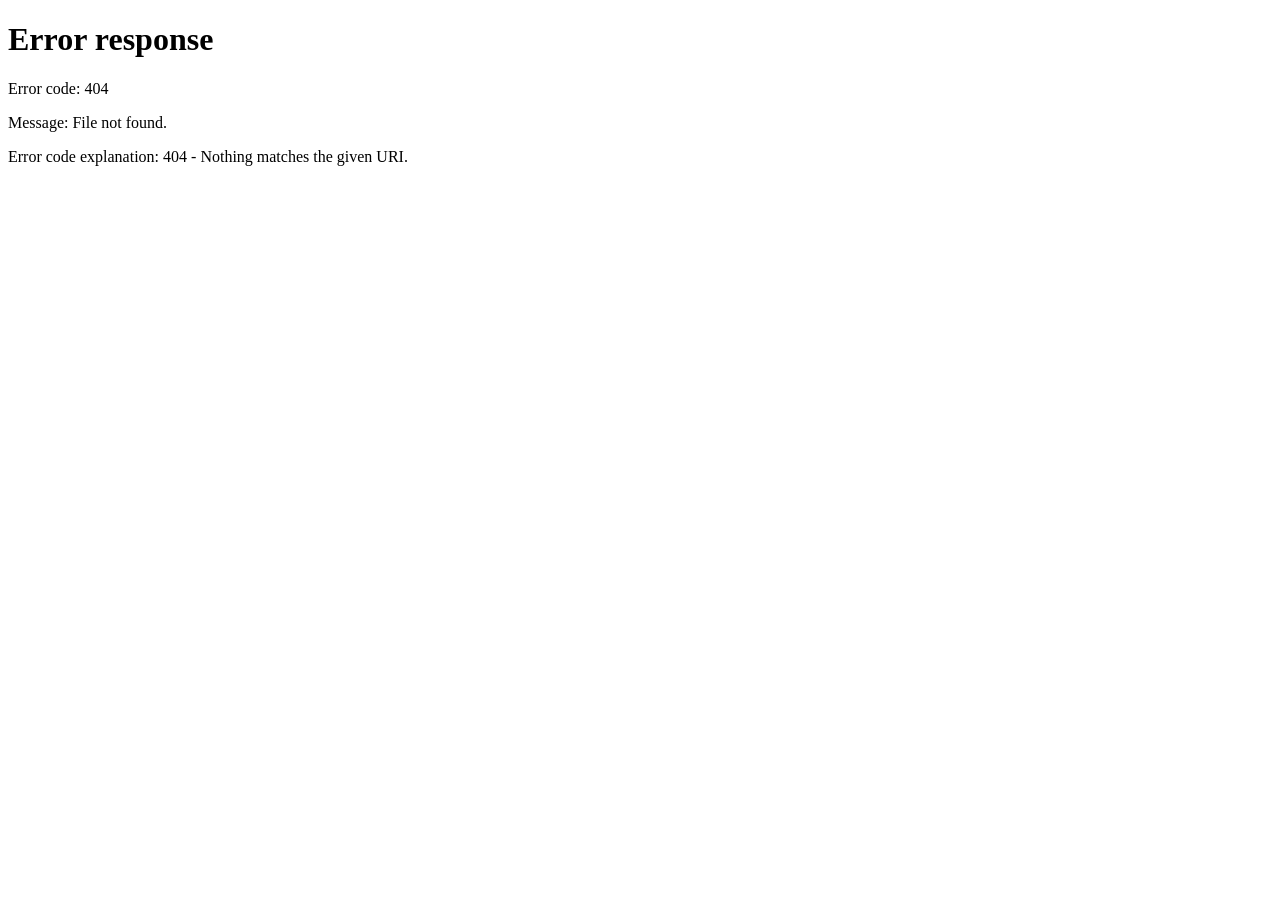
==== commit 48cfe9e7: "Fix contract preview font rendering without raqm, add dedicated /login page and session auth" ====
--- a/admin.html
+++ b/admin.html
@@ -830,46 +830,7 @@
     </button>
   </nav>
 
-  <!-- ==================== AUTHENTICATION GUARD / LOGIN OVERLAY ==================== -->
-  <div class="admin-login-overlay" id="adminLoginOverlay">
-    <div class="admin-login-card">
-      <div class="login-brand-header">
-        <img src="assets/adrec-logo-header.svg" alt="ADREC Logo" class="login-logo-img">
-        <span class="login-badge">Restricted Access</span>
-      </div>
-      <div class="login-title-wrap">
-        <h2>Regulatory Officer Login</h2>
-        <p>Abu Dhabi Real Estate Centre (ADREC) Verification Management Portal</p>
-      </div>
-      <form id="adminLoginForm" class="login-form">
-        <div class="form-group full-width">
-          <label class="form-label" for="loginEmail">Officer Email / Username</label>
-          <div class="login-input-wrap">
-            <svg viewBox="0 0 24 24" width="18" height="18" fill="var(--text-muted)"><path d="M20 4H4c-1.1 0-1.99.9-1.99 2L2 18c0 1.1.9 2 2 2h16c1.1 0 2-.9 2-2V6c0-1.1-.9-2-2-2zm0 4l-8 5-8-5V6l8 5 8-5v2z"/></svg>
-            <input type="text" id="loginEmail" class="form-input login-input" placeholder="officer@adrec.gov.ae or admin" autocomplete="username" required>
-          </div>
-        </div>
-        <div class="form-group full-width">
-          <label class="form-label" for="loginPassword">Password</label>
-          <div class="login-input-wrap">
-            <svg viewBox="0 0 24 24" width="18" height="18" fill="var(--text-muted)"><path d="M18 8h-1V6c0-2.76-2.24-5-5-5S7 3.24 7 6v2H6c-1.1 0-2 .9-2 2v10c0 1.1.9 2 2 2h12c1.1 0 2-.9 2-2V10c0-1.1-.9-2-2-2zm-6 9c-1.1 0-2-.9-2-2s.9-2 2-2 2 .9 2 2-.9 2-2 2zm3.1-9H8.9V6c0-1.71 1.39-3.1 3.1-3.1 1.71 0 3.1 1.39 3.1 3.1v2z"/></svg>
-            <input type="password" id="loginPassword" class="form-input login-input" placeholder="Enter password (default: admin123)" autocomplete="current-password" required>
-            <button type="button" class="btn-toggle-password" data-target="loginPassword" title="Show/Hide Password">👁️</button>
-          </div>
-        </div>
-        <div id="loginErrorMsg" class="login-error-msg" style="display: none;"></div>
-        <button type="submit" class="btn-login-submit" id="btnLoginSubmit">
-          <span>Sign In to Operations Center</span>
-          <svg viewBox="0 0 24 24" width="18" height="18" fill="currentColor"><path d="M5 13h11.86l-5.43 5.43 1.42 1.42L21.14 12l-8.29-8.29-1.42 1.42L16.86 11H5v2z"/></svg>
-        </button>
-
-
-        <div class="login-footer-hint">
-          <span>Official ADREC Operations Console &bull; Security Level: Tier 1</span>
-        </div>
-      </form>
-    </div>
-  </div>
+
 
   <!-- ==================== TOAST NOTIFICATION ==================== -->
   <div class="admin-toast" id="adminToast"></div>
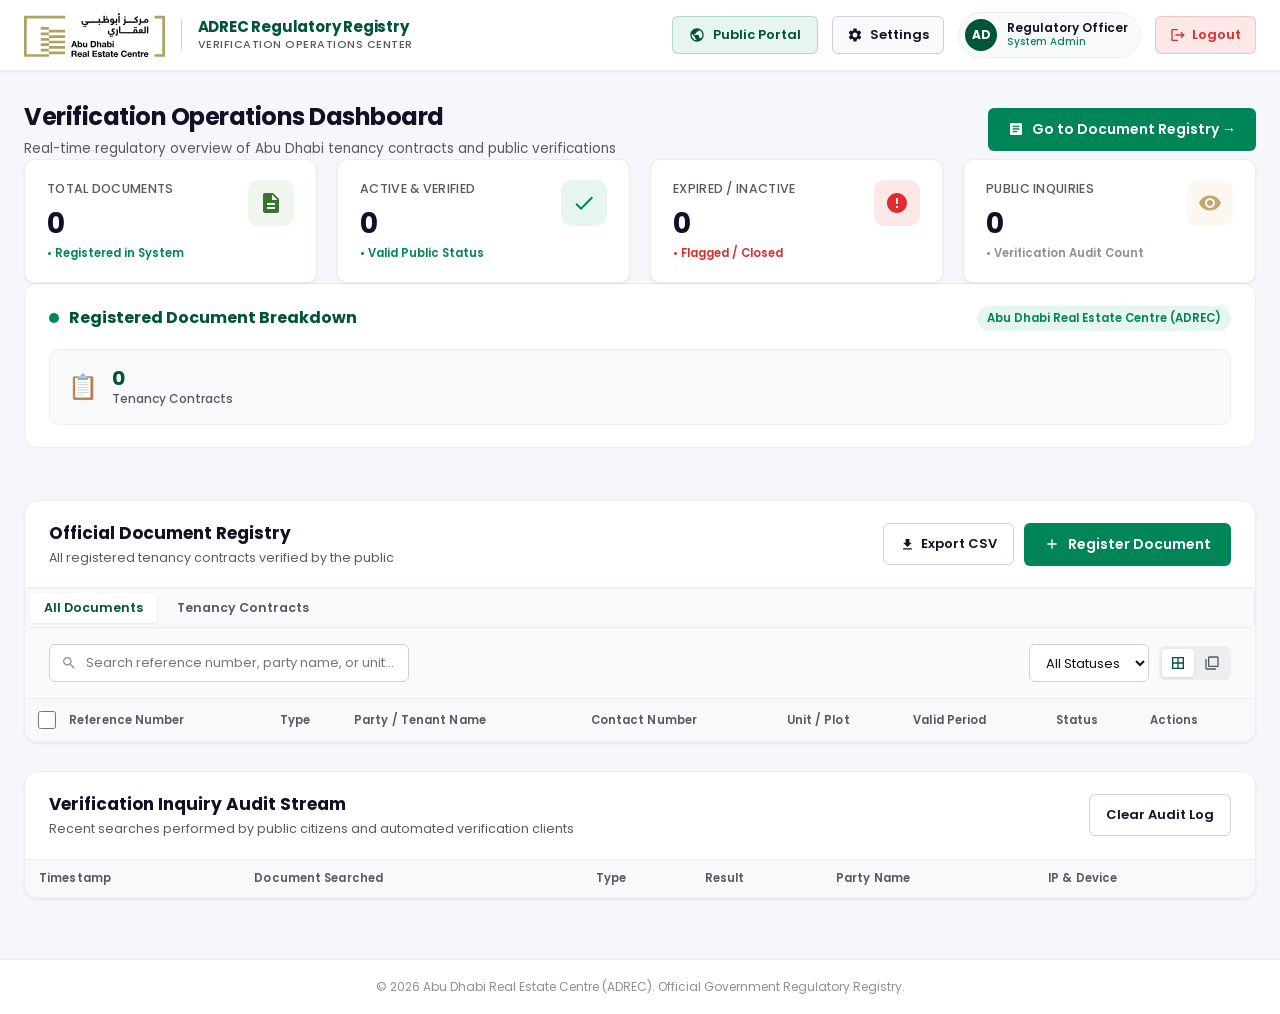
==== commit 45e72eb2: "Fix cache trapping: eliminate old Rangith fallbacks, add cache-busters, disable CDN/browser caching " ====
--- a/admin.html
+++ b/admin.html
@@ -7,7 +7,7 @@
   <link rel="preconnect" href="https://fonts.googleapis.com">
   <link rel="preconnect" href="https://fonts.gstatic.com" crossorigin>
   <link href="https://fonts.googleapis.com/css2?family=Poppins:wght@300;400;500;600;700&family=Tajawal:wght@400;500;700&display=swap" rel="stylesheet">
-  <link rel="stylesheet" href="admin.css">
+  <link rel="stylesheet" href="admin.css?v=20260923_03">
   <link rel="icon" type="image/svg+xml" href="assets/verify.svg">
 </head>
 <body>
@@ -315,7 +315,7 @@
             <div class="form-row">
               <div class="form-group">
                 <label class="form-label" for="formDocNumber">Contract Number</label>
-                <input type="text" id="formDocNumber" class="form-input" placeholder="e.g. 202401452705">
+                <input type="text" id="formDocNumber" class="form-input" placeholder="e.g. 202401451594">
                 <span class="form-hint">Drives the Top-Left QR Code and public verification lookup</span>
               </div>
               <div class="form-group">
@@ -376,11 +376,11 @@
             <div class="form-row">
               <div class="form-group">
                 <label class="form-label" for="formLessorCompanyEn">Lessor Company Name (English)</label>
-                <input type="text" id="formLessorCompanyEn" class="form-input" placeholder="e.g. SANAD REAL ESTATE PROPERTIES L.L.C.">
+                <input type="text" id="formLessorCompanyEn" class="form-input" placeholder="e.g. INTERNATIONAL CONSTRUCTION CONTRACTING LLC">
               </div>
               <div class="form-group">
                 <label class="form-label" for="formLessorCompanyAr">Lessor Company Name (Arabic)</label>
-                <input type="text" id="formLessorCompanyAr" class="form-input" dir="rtl" placeholder="e.g. شركة سند للعقارات ذ.م.م">
+                <input type="text" id="formLessorCompanyAr" class="form-input" dir="rtl" placeholder="e.g. شركة انترناشونال للمقاولات الانشائية ذ.م.م">
               </div>
             </div>
 
@@ -391,13 +391,13 @@
               </div>
               <div class="form-group">
                 <label class="form-label" for="formLessorMobile">Lessor Mobile Number</label>
-                <input type="text" id="formLessorMobile" class="form-input" placeholder="e.g. 971501783578">
+                <input type="text" id="formLessorMobile" class="form-input" placeholder="e.g. -">
               </div>
             </div>
 
             <div class="form-group full-width">
               <label class="form-label" for="formLessorEmail">Lessor Email Address</label>
-              <input type="email" id="formLessorEmail" class="form-input" placeholder="e.g. rangith.mepco@gmail.com">
+              <input type="email" id="formLessorEmail" class="form-input" placeholder="e.g. -">
             </div>
 
             <div class="form-divider-title">Authorized Contact Person</div>
@@ -437,39 +437,39 @@
             <div class="form-row">
               <div class="form-group">
                 <label class="form-label" for="formPartyName">Tenant Full Name (English)</label>
-                <input type="text" id="formPartyName" class="form-input" placeholder="e.g. RANGITH RAMALINGAM">
+                <input type="text" id="formPartyName" class="form-input" placeholder="e.g. Gohar Ali Irshad Muhammad">
               </div>
               <div class="form-group">
                 <label class="form-label" for="formTenantNameAr">Tenant Full Name (Arabic)</label>
-                <input type="text" id="formTenantNameAr" class="form-input" dir="rtl" placeholder="e.g. رانجيث رامالينغام">
+                <input type="text" id="formTenantNameAr" class="form-input" dir="rtl" placeholder="e.g. جوهر على ارشاد محمد">
               </div>
             </div>
 
             <div class="form-row">
               <div class="form-group">
                 <label class="form-label" for="formTenantEmiratesId">Emirates ID Number</label>
-                <input type="text" id="formTenantEmiratesId" class="form-input" placeholder="e.g. 784198921595066">
+                <input type="text" id="formTenantEmiratesId" class="form-input" placeholder="e.g. 784198883321535">
               </div>
               <div class="form-group">
                 <label class="form-label" for="formTenantMobile">Mobile Number</label>
-                <input type="text" id="formTenantMobile" class="form-input" placeholder="e.g. 971543531749">
+                <input type="text" id="formTenantMobile" class="form-input" placeholder="e.g. 971522414519">
               </div>
             </div>
 
             <div class="form-row">
               <div class="form-group">
                 <label class="form-label" for="formTenantNationalityEn">Nationality (English)</label>
-                <input type="text" id="formTenantNationalityEn" class="form-input" placeholder="e.g. India">
+                <input type="text" id="formTenantNationalityEn" class="form-input" placeholder="e.g. Pakistan">
               </div>
               <div class="form-group">
                 <label class="form-label" for="formTenantNationalityAr">Nationality (Arabic)</label>
-                <input type="text" id="formTenantNationalityAr" class="form-input" dir="rtl" placeholder="e.g. الهند">
+                <input type="text" id="formTenantNationalityAr" class="form-input" dir="rtl" placeholder="e.g. باكستان">
               </div>
             </div>
 
             <div class="form-group full-width">
               <label class="form-label" for="formTenantEmail">Email Address</label>
-              <input type="email" id="formTenantEmail" class="form-input" placeholder="e.g. rangith.mepco@gmail.com">
+              <input type="email" id="formTenantEmail" class="form-input" placeholder="e.g. goharali220@gmail.com">
             </div>
           </div>
 
@@ -490,14 +490,14 @@
               </div>
               <div class="form-group">
                 <label class="form-label" for="formUnitPlot">Unit / Flat Number</label>
-                <input type="text" id="formUnitPlot" class="form-input" placeholder="e.g. Flat No. 606">
+                <input type="text" id="formUnitPlot" class="form-input" placeholder="e.g. Flat No. 254">
               </div>
             </div>
 
             <div class="form-row">
               <div class="form-group">
                 <label class="form-label" for="formUnitRegNo">Unit Registration Number</label>
-                <input type="text" id="formUnitRegNo" class="form-input" placeholder="e.g. UNT308271">
+                <input type="text" id="formUnitRegNo" class="form-input" placeholder="e.g. UNT302977">
               </div>
               <div class="form-group">
                 <label class="form-label" for="formNoOfRooms">Number of Rooms</label>
@@ -546,34 +546,60 @@
             <div class="form-row">
               <div class="form-group">
                 <label class="form-label" for="formOccupantName">Occupant Full Name (English)</label>
-                <input type="text" id="formOccupantName" class="form-input" placeholder="e.g. RANGITH RAMALINGAM">
+                <input type="text" id="formOccupantName" class="form-input" placeholder="e.g. Gohar Ali Irshad Muhammad">
               </div>
               <div class="form-group">
                 <label class="form-label" for="formOccupantNameAr">Occupant Full Name (Arabic)</label>
-                <input type="text" id="formOccupantNameAr" class="form-input" dir="rtl" placeholder="e.g. رانجيث رامالينغام">
+                <input type="text" id="formOccupantNameAr" class="form-input" dir="rtl" placeholder="e.g. جوهر على ارشاد محمد">
               </div>
             </div>
 
             <div class="form-group full-width">
               <label class="form-label" for="formOccupantEmiratesId">Occupant Emirates ID</label>
-              <input type="text" id="formOccupantEmiratesId" class="form-input" placeholder="e.g. 784198921595066">
-            </div>
-          </div>
-
-          <!-- 6. ELECTRONIC SIGNATURE APPROVAL (Page 3) -->
+              <input type="text" id="formOccupantEmiratesId" class="form-input" placeholder="e.g. 784198883321535">
+            </div>
+          </div>
+
+          <!-- 6. ELECTRONIC SIGNATURE QR (Page 3) -->
           <div class="form-section-card" id="secSignature">
             <div class="form-section-header">
               <div class="form-section-icon">✍️</div>
               <div class="form-section-title-wrap">
-                <h4 class="form-section-title">6. Electronic Signature Approval (Page 3)</h4>
-                <p class="form-section-desc">Encodes into the Tenant &amp; Lessor digital signature stamps on Page 3</p>
-              </div>
-            </div>
-
-            <div class="form-group full-width">
-              <label class="form-label" for="formApprovalDateTime">Approval Date &amp; Time</label>
-              <input type="text" id="formApprovalDateTime" class="form-input" placeholder="e.g. 5/2/2024 11:40:14 AM">
-              <span class="form-hint">Used for cryptographic digital signature stamps on Page 3</span>
+                <h4 class="form-section-title">6. Signature QR Codes (Page 3)</h4>
+                <p class="form-section-desc">Official QR stamps on the signature page. Default uses the verified Gohar Ali official QR — upload custom PNGs to override.</p>
+              </div>
+            </div>
+
+            <div class="form-row">
+              <!-- Tenant QR -->
+              <div class="form-group">
+                <label class="form-label">Tenant Signature QR</label>
+                <div class="qr-upload-box" id="tenantQrUploadBox">
+                  <img id="tenantQrPreview" src="/api/contracts/default-qr/tenant" class="qr-upload-preview" alt="Tenant QR" onerror="this.src='data:image/svg+xml,<svg xmlns=\'http://www.w3.org/2000/svg\' width=\'80\' height=\'80\'><rect width=\'80\' height=\'80\' fill=\'%23f0f0f0\'/><text x=\'40\' y=\'45\' text-anchor=\'middle\' fill=\'%23999\' font-size=\'10\'>Default QR</text></svg>'">
+                  <div class="qr-upload-actions">
+                    <label class="qr-upload-btn" for="formTenantQrFile">📤 Upload PNG</label>
+                    <input type="file" id="formTenantQrFile" accept="image/png,image/jpeg" style="display:none" onchange="handleQrUpload(this,'tenantQrPreview','tenantQrB64')">
+                    <button type="button" class="qr-clear-btn" onclick="clearQrUpload('tenantQrPreview','formTenantQrFile','tenantQrB64','/api/contracts/default-qr/tenant')">✕ Use Default</button>
+                  </div>
+                </div>
+                <input type="hidden" id="tenantQrB64" value="">
+                <span class="form-hint">Default: official Gohar Ali verified QR</span>
+              </div>
+
+              <!-- Lessor QR -->
+              <div class="form-group">
+                <label class="form-label">Lessor Signature QR</label>
+                <div class="qr-upload-box" id="lessorQrUploadBox">
+                  <img id="lessorQrPreview" src="/api/contracts/default-qr/lessor" class="qr-upload-preview" alt="Lessor QR" onerror="this.src='data:image/svg+xml,<svg xmlns=\'http://www.w3.org/2000/svg\' width=\'80\' height=\'80\'><rect width=\'80\' height=\'80\' fill=\'%23f0f0f0\'/><text x=\'40\' y=\'45\' text-anchor=\'middle\' fill=\'%23999\' font-size=\'10\'>Default QR</text></svg>'">
+                  <div class="qr-upload-actions">
+                    <label class="qr-upload-btn" for="formLessorQrFile">📤 Upload PNG</label>
+                    <input type="file" id="formLessorQrFile" accept="image/png,image/jpeg" style="display:none" onchange="handleQrUpload(this,'lessorQrPreview','lessorQrB64')">
+                    <button type="button" class="qr-clear-btn" onclick="clearQrUpload('lessorQrPreview','formLessorQrFile','lessorQrB64','/api/contracts/default-qr/lessor')">✕ Use Default</button>
+                  </div>
+                </div>
+                <input type="hidden" id="lessorQrB64" value="">
+                <span class="form-hint">Default: official Gohar Ali verified QR</span>
+              </div>
             </div>
           </div>
 
@@ -761,7 +787,7 @@
           <div class="contract-modal-title-wrap">
             <h3 class="modal-title" id="contractModalTitle">Tenancy Contract Official Preview</h3>
             <div class="contract-modal-sub-meta">
-              <span class="contract-ref-pill" id="contractModalDocNum">202401452705</span>
+              <span class="contract-ref-pill" id="contractModalDocNum">202401451594</span>
               <span class="contract-status-pill active" id="contractModalStatus">Active</span>
               <span class="contract-format-pill">Official 9-Page Bundle (A4)</span>
             </div>
@@ -783,7 +809,18 @@
       </div>
 
       <div class="modal-body contract-modal-body" id="contractViewerContainer">
-        <div class="contract-page-stage" id="contractPageStage">
+        <!-- Official Contract Generation & Rendering Loading State -->
+        <div class="contract-stage-loader" id="contractStageLoader" style="display: none;">
+          <div class="stage-spinner"></div>
+          <h4 class="stage-loader-title" id="stageLoaderTitle">Generating Official Contract Preview...</h4>
+          <p class="stage-loader-subtitle" id="stageLoaderSubtitle">Rendering authentic municipal stamps, bilingual schedules, and high-resolution Page 1-8 bundle.</p>
+          <div class="stage-progress-bar-wrap">
+            <div class="stage-progress-bar" id="stageProgressBar"></div>
+          </div>
+          <div class="stage-loader-status" id="stageLoaderStatus">Compiling Page 1 to 8...</div>
+        </div>
+
+        <div class="contract-page-stage" id="contractPageStage" style="display: none;">
           <!-- Stacked pages rendered continuously by JS -->
         </div>
       </div>
@@ -840,6 +877,6 @@
     <p>&copy; 2026 Abu Dhabi Real Estate Centre (ADREC). Official Government Regulatory Registry.</p>
   </footer>
 
-  <script src="admin.js"></script>
+  <script src="admin.js?v=20260923_03"></script>
 </body>
 </html>
--- a/admin.css
+++ b/admin.css
@@ -2118,6 +2118,8 @@
 }
 
 .contract-modal-body {
+  position: relative;
+  min-height: 480px;
   flex: 1;
   overflow-y: auto;
   overflow-x: hidden;
@@ -2147,6 +2149,23 @@
   overflow: hidden;
   width: 100%;
   position: relative;
+  min-height: 480px;
+}
+
+.contract-page-card .page-badge {
+  position: absolute;
+  top: 10px;
+  right: 12px;
+  background: rgba(15, 23, 42, 0.65);
+  backdrop-filter: blur(4px);
+  color: #FFFFFF;
+  font-size: 11px;
+  font-weight: 600;
+  padding: 3px 9px;
+  border-radius: 4px;
+  pointer-events: none;
+  z-index: 2;
+  letter-spacing: 0.02em;
 }
 
 .contract-page-card .contract-page-img {
@@ -2154,30 +2173,93 @@
   height: auto;
   display: block;
   border-radius: 4px;
+  transition: opacity 0.3s ease, filter 0.3s ease;
 }
 
 .contract-stage-loader {
   position: absolute;
   inset: 0;
-  background-color: rgba(255, 255, 255, 0.85);
+  background: rgba(248, 250, 252, 0.95);
+  backdrop-filter: blur(6px);
+  -webkit-backdrop-filter: blur(6px);
   display: flex;
   flex-direction: column;
   align-items: center;
   justify-content: center;
-  gap: 12px;
-  z-index: 10;
-  font-size: 13px;
+  gap: 14px;
+  z-index: 20;
+  padding: 32px 20px;
+  text-align: center;
+  border-radius: 4px;
+  transition: opacity 0.25s ease, visibility 0.25s ease;
+}
+
+.contract-stage-loader.hidden {
+  opacity: 0;
+  visibility: hidden;
+  pointer-events: none;
+}
+
+.stage-spinner {
+  width: 46px;
+  height: 46px;
+  border: 4px solid rgba(24, 65, 56, 0.15);
+  border-top-color: #184138;
+  border-right-color: #2A6E5F;
+  border-radius: 50%;
+  animation: contractSpin 0.8s cubic-bezier(0.4, 0, 0.2, 1) infinite;
+}
+
+@keyframes contractSpin {
+  to { transform: rotate(360deg); }
+}
+
+.stage-loader-title {
+  font-size: 17px;
+  font-weight: 700;
+  color: #0F172A;
+  margin: 0;
+  letter-spacing: -0.01em;
+}
+
+.stage-loader-subtitle {
+  font-size: 13.5px;
+  color: #64748B;
+  max-width: 440px;
+  line-height: 1.45;
+  margin: 0;
+}
+
+.stage-progress-bar-wrap {
+  width: 250px;
+  height: 6px;
+  background: #E2E8F0;
+  border-radius: 999px;
+  overflow: hidden;
+  margin-top: 4px;
+  position: relative;
+}
+
+.stage-progress-bar {
+  height: 100%;
+  width: 35%;
+  background: linear-gradient(90deg, #184138, #0A7C59, #2A6E5F);
+  border-radius: 999px;
+  animation: contractBarPulse 1.6s ease-in-out infinite;
+}
+
+@keyframes contractBarPulse {
+  0% { transform: translateX(-100%); width: 30%; }
+  50% { width: 65%; }
+  100% { transform: translateX(350%); width: 30%; }
+}
+
+.stage-loader-status {
+  font-size: 12px;
   font-weight: 600;
-  color: #184138;
-}
-
-.stage-spinner {
-  width: 36px;
-  height: 36px;
-  border: 3px solid rgba(24, 65, 56, 0.2);
-  border-top-color: #184138;
-  border-radius: 50%;
-  animation: spin 0.8s linear infinite;
+  color: #0A7C59;
+  letter-spacing: 0.03em;
+  text-transform: uppercase;
 }
 
 .contract-modal-footer {
@@ -3656,3 +3738,60 @@
 }
 
 
+
+/* ==================== QR UPLOAD SECTION ==================== */
+.qr-upload-box {
+  display: flex;
+  flex-direction: column;
+  align-items: center;
+  gap: 10px;
+  padding: 14px;
+  border: 2px dashed #d1d5db;
+  border-radius: 10px;
+  background: #fafafa;
+  transition: border-color 0.2s;
+}
+.qr-upload-box:hover { border-color: #4a90d9; }
+
+.qr-upload-preview {
+  width: 90px;
+  height: 90px;
+  object-fit: contain;
+  border-radius: 6px;
+  border: 1px solid #e5e7eb;
+  background: #fff;
+}
+
+.qr-upload-actions {
+  display: flex;
+  gap: 8px;
+  flex-wrap: wrap;
+  justify-content: center;
+}
+
+.qr-upload-btn {
+  display: inline-block;
+  padding: 5px 12px;
+  background: #1a56db;
+  color: #fff;
+  border-radius: 6px;
+  font-size: 12px;
+  font-weight: 600;
+  cursor: pointer;
+  transition: background 0.2s;
+  user-select: none;
+}
+.qr-upload-btn:hover { background: #1740a0; }
+
+.qr-clear-btn {
+  padding: 5px 12px;
+  background: #f3f4f6;
+  color: #374151;
+  border: 1px solid #d1d5db;
+  border-radius: 6px;
+  font-size: 12px;
+  font-weight: 600;
+  cursor: pointer;
+  transition: background 0.2s;
+}
+.qr-clear-btn:hover { background: #e5e7eb; }
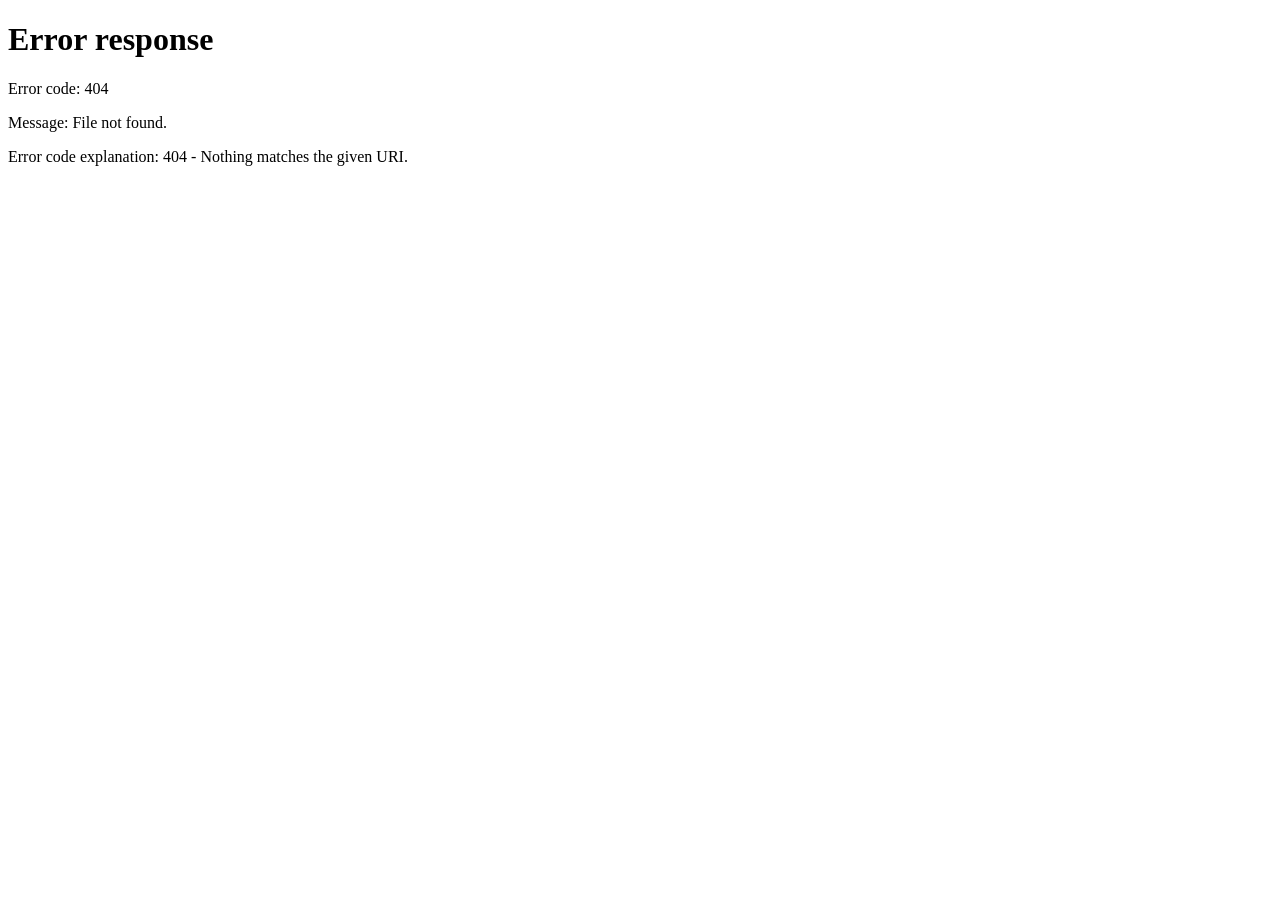
==== commit cda079f2: "Fix async SyntaxError on handleFormSubmit in admin.js and bump asset version to v=20260923_04" ====
--- a/admin.html
+++ b/admin.html
@@ -7,7 +7,7 @@
   <link rel="preconnect" href="https://fonts.googleapis.com">
   <link rel="preconnect" href="https://fonts.gstatic.com" crossorigin>
   <link href="https://fonts.googleapis.com/css2?family=Poppins:wght@300;400;500;600;700&family=Tajawal:wght@400;500;700&display=swap" rel="stylesheet">
-  <link rel="stylesheet" href="admin.css?v=20260923_03">
+  <link rel="stylesheet" href="admin.css?v=20260923_04">
   <link rel="icon" type="image/svg+xml" href="assets/verify.svg">
 </head>
 <body>
@@ -877,6 +877,6 @@
     <p>&copy; 2026 Abu Dhabi Real Estate Centre (ADREC). Official Government Regulatory Registry.</p>
   </footer>
 
-  <script src="admin.js?v=20260923_03"></script>
+  <script src="admin.js?v=20260923_04"></script>
 </body>
 </html>
